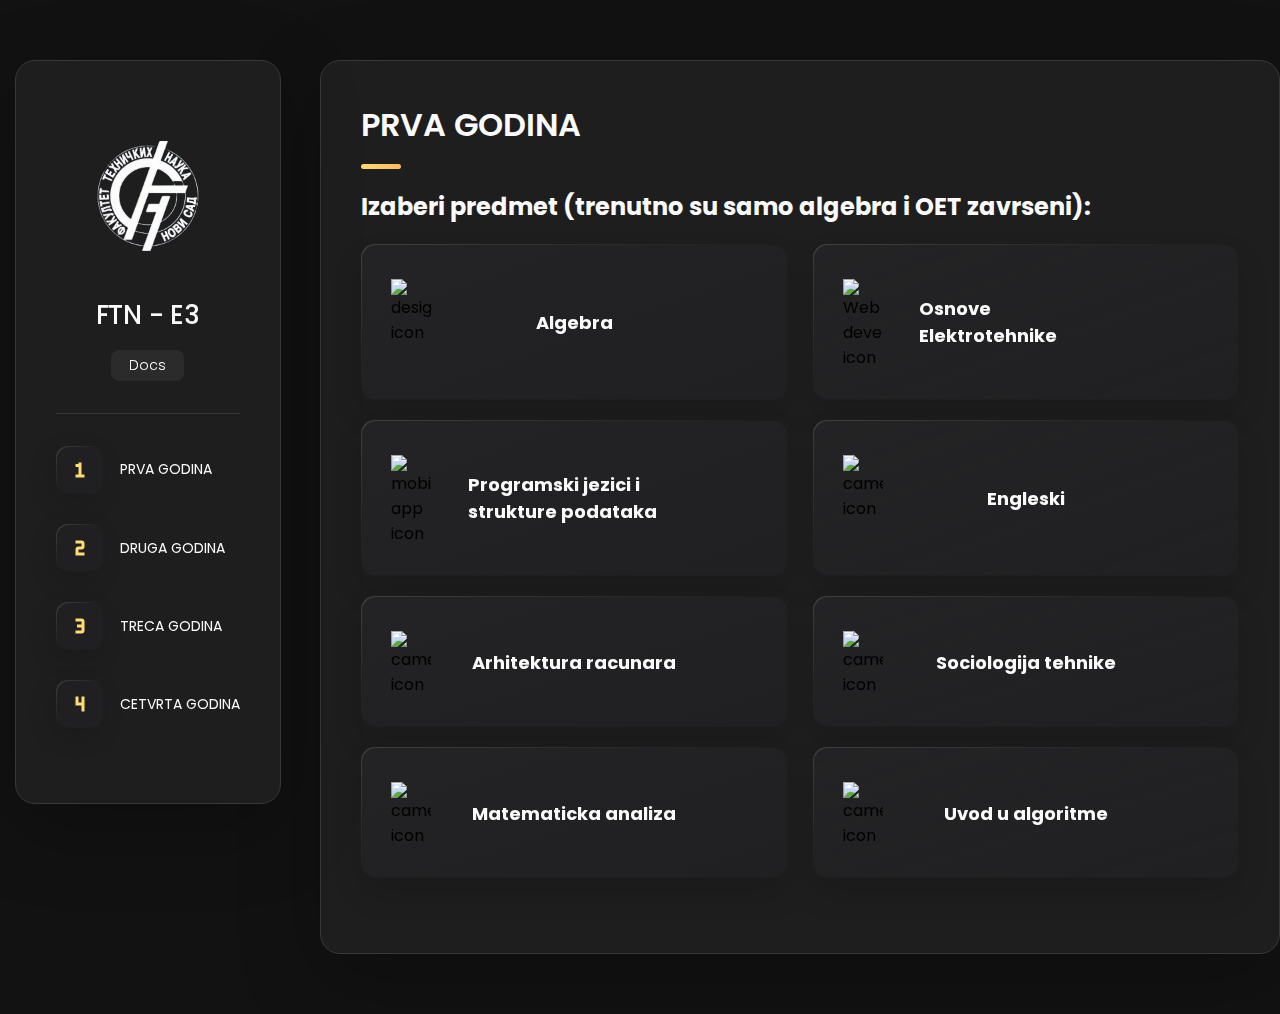
==== assets/html/prva_godina/index.html @ b17230e3 "merge fix" ====
<!DOCTYPE html>
<html lang="en">

<head>
  <meta charset="UTF-8">
  <meta http-equiv="X-UA-Compatible" content="IE=edge">
  <meta name="viewport" content="width=device-width, initial-scale=1.0">
  <title>Primenjeno Softversko Inzenjerstvo</title>

  <!--
    - favicon
  -->
  <link rel="shortcut icon" href="./assets/images/logo.ico" type="image/x-icon">

  <!--
    - custom css link
  -->
  <link rel="stylesheet" href="./assets/css/style.css">

  <!--
    - google font link
  -->
  <link rel="preconnect" href="https://fonts.googleapis.com">
  <link rel="preconnect" href="https://fonts.gstatic.com" crossorigin>
  <link href="https://fonts.googleapis.com/css2?family=Poppins:wght@300;400;500;600&display=swap" rel="stylesheet">
</head>

<body>

  <!--
    - #MAIN
  -->

  <main>

    <!--
      - #SIDEBAR
    -->

    <aside class="sidebar" data-sidebar>

      <div class="sidebar-info">

        <figure class="avatar-box">
          <a href="/index.html">
            <button >
              <img class="pfp" src="./assets/images/my-avatar.png" alt="Vrati se na pocetnu stranicu." width="80">
            </button>
          </a>
        </figure>

        <div class="info-content">
          <h1 class="name" title="Primenjeno Softversko Inzenjerstvo">FTN - E3</h1>

          <p class="title">Docs</p>
        </div>

        <button class="info_more-btn" data-sidebar-btn>
          <span>Otvori Meni</span>

          <ion-icon name="chevron-down"></ion-icon>
        </button>

      </div>

      <div class="sidebar-info_more">

        <div class="separator"></div>

        <ul class="contacts-list">

          <li class="contact-item">

            <div class="icon-box">
              <svg xmlns="http://www.w3.org/2000/svg" viewBox="0 0 32 32"><path fill="currentColor" d="M17 19v-8h-2v1h-2v2h2v5h-2v2h6v-2z"/></svg>            </div>

            <div class="contact-info">
              <p class="contact-title">
                <a href="/assets/html/prva_godina/index.html" class="contact-link"><b>PRVA GODINA</b></a>
              </p>
            </div>

          </li>

          <li class="contact-item">

            <div class="icon-box">
              <svg xmlns="http://www.w3.org/2000/svg" viewBox="0 0 32 32"><path fill="currentColor" d="M19 21h-6v-4a2 2 0 0 1 2-2h2v-2h-4v-2h4a2 2 0 0 1 2 2v2a2 2 0 0 1-2 2h-2v2h4Z"/></svg>
            </div>

            <div class="contact-info">
              <a href="/assets/html/druga_godina/index.html" class="contact-link"><b>DRUGA GODINA</b></a>
            </div>

          </li>

          <li class="contact-item">

            <div class="icon-box">
              <svg xmlns="http://www.w3.org/2000/svg" viewBox="0 0 32 32"><path fill="currentColor" d="M17 11h-4v2h4v2h-3v2h3v2h-4v2h4a2 2 0 0 0 2-2v-6a2 2 0 0 0-2-2"/></svg>
            </div>

            <div class="contact-info">
              <a href="/assets/html/treca_godina/index.html" class="contact-link"><b>TRECA GODINA</b></a>
            </div>

          </li>

          <li class="contact-item">

            <div class="icon-box">
              <svg xmlns="http://www.w3.org/2000/svg" viewBox="0 0 32 32"><path fill="currentColor" d="M17 11v4h-2v-4h-2v6h4v4h2V11z"/></svg>
            </div>

            <div class="contact-info">
              <a href="/assets/html/cetvrta_godina/index.html" class="contact-link"><b>CETVRTA GODINA</b></a>
            </div>

          </li>

        </ul>

        <div class="separator"></div>

        <ul class="social-list">

          <li class="social-item">
            <a href="https://ftn.uns.ac.rs/" target="_blank" rel="noopener noreferrer" class="social-link">
              <iconify-icon icon="dashicons:admin-site-alt"></iconify-icon>
            </a>
          </li>

          <li class="social-item">
            <a href="https://www.youtube.com/@medijacentarftn7560" target="_blank" rel="noopener noreferrer" class="social-link">
              <iconify-icon icon="hugeicons:youtube"></iconify-icon>
            </a>
          </li>

          <li class="social-item">
            <a href="https://www.instagram.com/ftn_ns/" target="_blank" rel="noopener noreferrer" class="social-link">
              <iconify-icon icon="mdi:instagram"></iconify-icon>
            </a>
          </li>

        </ul>

      </div>

    </aside>





    <!--
      - #main-content
    -->

    <div class="main-content">

      <!--
        - #ABOUT
      -->

      <article class="about  active" data-page="about">

        <header>
          <h2 class="h2 article-title">PRVA GODINA</h2>
        </header>


        <!--
          - service
        -->

        <section class="service">

          <h3 class="h3 service-title">Izaberi predmet (trenutno su samo algebra i OET zavrseni): </h3>

          <ul class="service-list">

            <li class="service-item" data-nav-link="algebra">
              <div class="service-icon-box">
                <img src="./assets/images/algebra.svg" alt="design icon" width="40">
              </div>
      
              <div class="service-content-box">
                <h4 class="h4 service-item-title">Algebra</h4>
              </div>
            </li>

            <li class="service-item" data-nav-link="oet">
              <div class="service-icon-box">
                <img src="./assets/images/oet.svg" alt="Web development icon" width="40">
              </div>

              <div class="service-content-box">
                <h4 class="h4 service-item-title">Osnove Elektrotehnike</h4>
              </div>
            </li>

            <li class="service-item" data-nav-link="pjisp">
              <div class="service-icon-box">
                <img src="./assets/images/pjisp.svg" alt="mobile app icon" width="40">
              </div>

              <div class="service-content-box">
                <h4 class="h4 service-item-title">Programski jezici i strukture podataka</h4>
              </div>
            </li>

            <li class="service-item" data-nav-link="engleski">
              <div class="service-icon-box">
                <img src="./assets/images/engleski.svg" alt="camera icon" width="40">
              </div>

              <div class="service-content-box">
                <h4 class="h4 service-item-title">Engleski</h4>
              </div>
            </li>

            <li class="service-item" data-nav-link="arhitektura">
              <div class="service-icon-box">
                <img src="./assets/images/arhitektura.svg" alt="camera icon" width="40">
              </div>

              <div class="service-content-box">
                <h4 class="h4 service-item-title">Arhitektura racunara</h4>
              </div>
            </li>

            <li class="service-item" data-nav-link="sociologija">
              <div class="service-icon-box">
                <img src="./assets/images/sociologija.svg" alt="camera icon" width="40">
              </div>

              <div class="service-content-box">
                <h4 class="h4 service-item-title">Sociologija tehnike</h4>
              </div>
            </li>

            <li class="service-item" data-nav-link="analiza">
              <div class="service-icon-box">
                <img src="./assets/images/analiza.svg" alt="camera icon" width="40">
              </div>

              <div class="service-content-box">
                <h4 class="h4 service-item-title">Matematicka analiza</h4>
              </div>
            </li>

            <li class="service-item" data-nav-link="algoritmi">
              <div class="service-icon-box">
                <img src="./assets/images/algoritam.svg" alt="camera icon" width="40">
              </div>

              <div class="service-content-box">
                <h4 class="h4 service-item-title">Uvod u algoritme</h4>
              </div>
            </li>

          </ul>

        </section>

        <div class="modal-container" data-modal-container>

          <div class="overlay" data-overlay></div>

          <section class="testimonials-modal">

            <button class="modal-close-btn" data-modal-close-btn>
              <ion-icon name="close-outline"></ion-icon>
            </button>

          </section>

        </div>

      </article>





      <!--
        - #SEKCIJA 1
      -->

      <article class="resume" data-page="algebra">

        <header>
          <h2 class="h2 article-title">Algebra</h2>
        </header>

        <section class="timeline">

          <div class="title-wrapper">
            <div class="icon-box">
              <ion-icon name="book-outline"></ion-icon>
            </div>

            <h3 class="h3">Skripte</h3>
          </div>

          <ol class="timeline-list">

            <li class="timeline-item">

              <h4 class="h4 timeline-item-title">Skripte sa drive-a</h4>
              <a href="https://drive.google.com/drive/folders/1ySXCxZ_Cecd6UwhbLeX6dUveiZN4bpAB" target="_blank" rel="noopener noreferrer">
                <span class="text-wrap">https://drive.google.com/drive/folders/1ySXCxZ_Cecd6UwhbLeX6dUveiZN4bpAB</span>
              </a>

              <p class="timeline-text">
                2020/2021
              </p>

            </li>

            <li class="timeline-item">

              <h4 class="h4 timeline-item-title">Prezentacije sa predavanja</h4>
              <a href="https://sites.google.com/view/ftnprimenjenosoftversko/home/literatura/prezentacije-sa-predavanja?authuser=0" target="_blank" rel="noopener noreferrer">
                <span class="text-wrap">https://sites.google.com/view/ftnprimenjenosoftversko/home/literatura/prezentacije-sa-predavanja</span>
              </a>
              <p class="timeline-text">
                2024/2025
              </p>

            </li>

          </ol>

        </section>

        <section class="timeline">

          <div class="title-wrapper">
            <div class="icon-box">
              <ion-icon name="book-outline"></ion-icon>
            </div>

            <h3 class="h3">Video Predavanja</h3>
          </div>

          <ol class="timeline-list">

            <li class="timeline-item">

              <h4 class="h4 timeline-item-title">Sa Predavanja</h4>

              <a href="https://www.youtube.com/playlist?list=PLowrC7vBU9Iqppk3qnP3jzzTAJbmK-lc8" target="_blank" rel="noopener noreferrer">
                <span class="text-wrap">https://www.youtube.com/playlist?list=PLowrC7vBU9Iqppk3qnP3jzzTAJbmK-lc8</span>
              </a>

              <p class="timeline-text">
                2020/2021
              </p>

            </li>

            <li class="timeline-item">

              <h4 class="h4 timeline-item-title">Sa vezbi</h4>

              <a href="https://www.youtube.com/playlist?list=PLowrC7vBU9Io_T43ze7spFo6P8aTaLaS8" target="_blank" rel="noopener noreferrer">
                <span class="text-wrap">https://www.youtube.com/playlist?list=PLowrC7vBU9Io_T43ze7spFo6P8aTaLaS8</span>
              </a>

              <p class="timeline-text">
                2020/2021
              </p>

            </li>

          </ol>

        </section>

        <section class="timeline">

          <div class="title-wrapper">
            <div class="icon-box">
              <ion-icon name="book-outline"></ion-icon>
            </div>

            <h3 class="h3">Vezbe</h3>
          </div>

          <ol class="timeline-list">

            <li class="timeline-item">

              <h4 class="h4 timeline-item-title">Vezbe</h4>

              <a href="/assets/downloads/algebra - vezbe.rar">
                <span class="text-wrap">Fajl sa svim prezentacijama i zadacima sa vezba</span>
              </a>

              <p class="timeline-text">
                2023/2024

              </p>
              <a href="https://www.youtube.com/playlist?list=PLowrC7vBU9Io_T43ze7spFo6P8aTaLaS8" target="_blank" rel="noopener noreferrer">
              <span class="text-wrap">Video vezbe</span>
              </a>

              <p class="timeline-text">
                2020/2021

             </li>

            <li class="timeline-item">

              <h4 class="h4 timeline-item-title">Dodatni materijal za vezbe</h4>

              <a href="https://sites.google.com/view/ftnprimenjenosoftversko/home/literatura/dodatni-materijal-za-ve%C5%BEbu?authuser=0" target="_blank" rel="noopener noreferrer">
                <span class="text-wrap">https://sites.google.com/view/ftnprimenjenosoftversko/home/literatura/dodatni-materijal-za-ve%C5%BEbu</span>
              </a>

              <p class="timeline-text">
                2023/2024 
              </p>

            </li>

          </ol>

        </section>

        <section class="timeline">

          <div class="title-wrapper">
            <div class="icon-box">
              <ion-icon name="book-outline"></ion-icon>
            </div>

            <h3 class="h3">Dodatni Materijal</h3>
          </div>

          <ol class="timeline-list">

            <li class="timeline-item">

              <h4 class="h4 timeline-item-title">knjiga iz algebre u PDF formatu</h4>

              <a href="/assets/downloads/ALGEBRA_FTN.pdf" target="_blank" rel="noopener noreferrer">
                <span class="text-wrap">pdf u kojoj se nalazi cela skenirana knjiga iz algebre</span>
              </a>

              <p class="timeline-text">
                2023/2024 
              </p>

            </li>

          </ol>

        </section>

        <section class="skill">

          <h3 class="h3 skills-title">Saveti u vezi predmeta</h3>

          <ul class="skills-list content-card">

            <p class = "h4">Ovde ce se nalazit neki savet od starijih studenata u vezi ovog predmeta.</p>

          </ul>

        </section>

      </article>


      <!--
        - #SEKCIJA 2
      -->

      <article class="oet" data-page="oet">

        <header>
          <h2 class="h2 article-title">Osnove Elektrotehnike</h2>
        </header>

        <section class="timeline">

          <div class="title-wrapper">
            <div class="icon-box">
              <ion-icon name="book-outline"></ion-icon>
            </div>

            <h3 class="h3">Skripte</h3>
          </div>

          <ol class="timeline-list">

            <li class="timeline-item">

              <h4 class="h4 timeline-item-title">Skripte sa drive-a</h4>

              <a href="https://drive.google.com/drive/folders/1oTCqEmxJ9mAwDXQVTfl5qLThAFsPFuTO" target="_blank" rel="noopener noreferrer">
                <span class="text-wrap">https://drive.google.com/drive/folders/1oTCqEmxJ9mAwDXQVTfl5qLThAFsPFuTO</span>
              </a>
              <p class="timeline-text">
                2020/2021
              </p>

            </li>

            <li class="timeline-item">

              <h4 class="h4 timeline-item-title">Zadaci sa vezbi</h4>

              <a href="https://www.ktet.ftn.uns.ac.rs/index.php?option=com_content&task=view&id=5557" target="_blank" rel="noopener noreferrer">
                <span class="text-wrap">https://www.ktet.ftn.uns.ac.rs/index.php?option=com_content&task=view&id=5557 </span>
              </a>

              <p class="timeline-text">
                2024/2025
              </p>

            </li>

          </ol>

        </section>

        <section class="timeline">

          <div class="title-wrapper">
            <div class="icon-box">
              <ion-icon name="book-outline"></ion-icon>
            </div>

            <h3 class="h3">Video Predavanja</h3>
          </div>

          <ol class="timeline-list">

            <li class="timeline-item">

              <h4 class="h4 timeline-item-title">Sa Predavanja</h4>
              <a href="https://www.youtube.com/playlist?list=PLowrC7vBU9Irp14j-yXH-pu9RmHbBXRxT" target="_blank" rel="noopener noreferrer">
                <span class="text-wrap">https://www.youtube.com/playlist?list=PLowrC7vBU9Irp14j-yXH-pu9RmHbBXRxT</span>
              </a>

            <p class="timeline-text">
                2020/2021 
              </p>

            </li>

            <li class="timeline-item">

              <h4 class="h4 timeline-item-title">Sa vezbi</h4>
              <a href="https://www.youtube.com/playlist?list=PLowrC7vBU9IqnK-LLthVyo_2gH7SKptsf" target="_blank" rel="noopener noreferrer">
                <span class="text-wrap">https://www.youtube.com/playlist?list=PLowrC7vBU9IqnK-LLthVyo_2gH7SKptsf</span>
              </a>

              <p class="timeline-text">
                2020/2021 
              </p>

            </li>

            <li class="timeline-item">

              <h4 class="h4 timeline-item-title">OET 1</h4>
              <a href="https://www.youtube.com/playlist?list=PLPRk_y5XrO93rqS2HYxCiNqTtptBR1qzb" target="_blank" rel="noopener noreferrer">
                <span class="text-wrap">https://www.youtube.com/playlist?list=PLPRk_y5XrO93rqS2HYxCiNqTtptBR1qzb</span>
              </a>

            <p class="timeline-text">
                2020/2021 
              </p>

            </li>

            <li class="timeline-item">

              <h4 class="h4 timeline-item-title">OET 2</h4>
              <a href="https://www.youtube.com/playlist?list=PLPRk_y5XrO93iYEaHHVwQBzjp0MH-KUDP" target="_blank" rel="noopener noreferrer">
                <span class="text-wrap">https://www.youtube.com/playlist?list=PLPRk_y5XrO93iYEaHHVwQBzjp0MH-KUDP</span>
              </a>

              <p class="timeline-text">
                2020/2021
              </p>

            </li>

          </ol>

        </section>

        <section class="timeline">

          <div class="title-wrapper">
            <div class="icon-box">
              <ion-icon name="book-outline"></ion-icon>
            </div>

            <h3 class="h3">Vezbe</h3>
          </div>

          <ol class="timeline-list">

            <li class="timeline-item">

              <h4 class="h4 timeline-item-title">Vezbe</h4>

              <a href="https://www.youtube.com/playlist?list=PLowrC7vBU9IqnK-LLthVyo_2gH7SKptsf"  target="_blank" rel="noopener noreferrer">
                <span class="text-wrap"> https://www.youtube.com/playlist?list=PLowrC7vBU9IqnK-LLthVyo_2gH7SKptsf</span></a>

              <p class="timeline-text">
                2020/21 
              </p>
              <h4 class="h4 timeline-item-title">Neispunjeni testovi teorije sa rokova</h4>
              <a href="/assets/downloads/44 рока теорије празно.pdf" target="_blank" rel="noopener noreferrer">
                <span class="text-wrap">pdf sa 44 prazna roka teorije</span>
              </a>

              <p class="timeline-text">
                2020/2021 
              </p>

            </li>

            <li class="timeline-item">

              <h4 class="h4 timeline-item-title">Zadaci i rjesenja sa testova</h4>
              <a href="https://www.ktet.ftn.uns.ac.rs/index.php?option=com_content&task=category&sectionid=41&id=240&showtitle=1&part=nastava" target="_blank" rel="noopener noreferrer">
                <span class="text-wrap">https://www.ktet.ftn.uns.ac.rs/index.php?option=com_content&task=category&sectionid=41&id=240</span>
              </a>

              <p class="timeline-text">
                2024/2025
              </p>

            </li>

          </ol>

        </section>

        <section class="timeline">

          <div class="title-wrapper">
            <div class="icon-box">
              <ion-icon name="book-outline"></ion-icon>
            </div>

            <h3 class="h3">Dodatni Materijal</h3>
          </div>

          <ol class="timeline-list">

            <li class="timeline-item">

              <h4 class="h4 timeline-item-title">Sajt KTET-a</h4>
              <a href="https://www.ktet.ftn.uns.ac.rs/index.php?option=com_content&task=view&id=1142" target="_blank" rel="noopener noreferrer">
                <span class="text-wrap">https://www.ktet.ftn.uns.ac.rs/index.php?option=com_content&task=view&id=1142</span>
              </a>

              <p class="timeline-text">
                2024/2025 
              </p>

            </li>

          </ol>

        </section>

        <section class="skill">

          <h3 class="h3 skills-title">Saveti u vezi predmeta</h3>

          <ul class="skills-list content-card">

            <p class = "h4">Ovde ce se nalazit neki savet od starijih studenata u vezi ovog predmeta.</p>

          </ul>

        </section>

      </article>

      <!--
        - #SEKCIJA 3
      -->

      <article class="pjisp" data-page="pjisp">

        <header>
          <h2 class="h2 article-title">Programski jezici i strukture podataka</h2>
        </header>

        <section class="timeline">

          <div class="title-wrapper">
            <div class="icon-box">
              <ion-icon name="book-outline"></ion-icon>
            </div>

            <h3 class="h3">Skripte</h3>
          </div>

          <ol class="timeline-list">

            <li class="timeline-item">

              <h4 class="h4 timeline-item-title">Zadaci</h4>

              <a href="#" target="_blank" rel="noopener noreferrer">
                <span class="text-wrap">unesi link ovde</span>
              </a>

              <p class="timeline-text">
                test
              </p>

            </li>

            <li class="timeline-item">

              <h4 class="h4 timeline-item-title">Teorija</h4>

              <a href="#" target="_blank" rel="noopener noreferrer">
                <span class="text-wrap">unesi link ovde</span>
              </a>

              <p class="timeline-text">
                test
              </p>

            </li>

          </ol>

        </section>

        <section class="timeline">

          <div class="title-wrapper">
            <div class="icon-box">
              <ion-icon name="book-outline"></ion-icon>
            </div>

            <h3 class="h3">Video Predavanja</h3>
          </div>

          <ol class="timeline-list">

            <li class="timeline-item">

              <h4 class="h4 timeline-item-title">Sa Predavanja</h4>

              <a href="https://www.youtube.com/playlist?list=PLowrC7vBU9IrPWgcaGHrl4RCE5vH0BNoc">https://www.youtube.com/playlist?list=PLowrC7vBU9IrPWgcaGHrl4RCE5vH0BNoc</a>

              <p class="timeline-text">
                2020/21 
              </p>

            </li>

            <li class="timeline-item">

              <h4 class="h4 timeline-item-title">Korisni videi</h4>

              <a href="#" target="_blank" rel="noopener noreferrer">
                <span class="text-wrap">unesi link ovde</span>
              </a>

              <p class="timeline-text">
                test 
              </p>

            </li>

          </ol>

        </section>

        <section class="timeline">

          <div class="title-wrapper">
            <div class="icon-box">
              <ion-icon name="book-outline"></ion-icon>
            </div>

            <h3 class="h3">Vezbe</h3>
          </div>

          <ol class="timeline-list">

            <li class="timeline-item">

              <h4 class="h4 timeline-item-title">Vezbe</h4>

              <a href="https://www.youtube.com/playlist?list=PLowrC7vBU9IrbpC_L6_ZDz6giLC5aMarS">https://www.youtube.com/playlist?list=PLowrC7vBU9IrbpC_L6_ZDz6giLC5aMarS</a>

              <p class="timeline-text">
                2020/21 
              </p>

            </li>

            <li class="timeline-item">

              <h4 class="h4 timeline-item-title">Testovi</h4>

              <a href="#" target="_blank" rel="noopener noreferrer">
                <span class="text-wrap">unesi link ovde</span>
              </a>

              <p class="timeline-text">
                test 
              </p>

            </li>

          </ol>

        </section>

        <section class="timeline">

          <div class="title-wrapper">
            <div class="icon-box">
              <ion-icon name="book-outline"></ion-icon>
            </div>

            <h3 class="h3">Dodatni Materijal</h3>
          </div>

          <ol class="timeline-list">

            <li class="timeline-item">

              <h4 class="h4 timeline-item-title">ovde uneti nesto dodatno</h4>

              <a href="#" target="_blank" rel="noopener noreferrer">
                <span class="text-wrap">unesi link ovde</span>
              </a>

              <p class="timeline-text">
                test 
              </p>

            </li>

          </ol>

        </section>

        <section class="skill">

          <h3 class="h3 skills-title">Saveti u vezi predmeta</h3>

          <ul class="skills-list content-card">

            <p class = "h4">Ovde ce se nalazit neki savet od starijih studenata u vezi ovog predmeta.</p>

          </ul>

        </section>

      </article>

      <!--
        - #SEKCIJA 4
      -->

      <article class="engleski" data-page="engleski">

        <header>
          <h2 class="h2 article-title">Engleski</h2>
        </header>

        <section class="timeline">

          <div class="title-wrapper">
            <div class="icon-box">
              <ion-icon name="book-outline"></ion-icon>
            </div>

            <h3 class="h3">Skripte</h3>
          </div>

          <ol class="timeline-list">

            <li class="timeline-item">

              <h4 class="h4 timeline-item-title">Zadaci</h4>

              <a href="#" target="_blank" rel="noopener noreferrer">
                <span class="text-wrap">unesi link ovde</span>
              </a>

              <p class="timeline-text">
                test
              </p>

            </li>

            <li class="timeline-item">

              <h4 class="h4 timeline-item-title">Teorija</h4>

              <a href="#" target="_blank" rel="noopener noreferrer">
                <span class="text-wrap">unesi link ovde</span>
              </a>

              <p class="timeline-text">
                test
              </p>

            </li>

          </ol>

        </section>

        <section class="timeline">

          <div class="title-wrapper">
            <div class="icon-box">
              <ion-icon name="book-outline"></ion-icon>
            </div>

            <h3 class="h3">Video Predavanja</h3>
          </div>

          <ol class="timeline-list">

            <li class="timeline-item">

              <h4 class="h4 timeline-item-title">Sa Predavanja</h4>

              <a href="https://www.youtube.com/playlist?list=PLowrC7vBU9IpvhqMa6UTNdHihn8mfLi1g">https://www.youtube.com/playlist?list=PLowrC7vBU9IpvhqMa6UTNdHihn8mfLi1g</a>

              <p class="timeline-text">
                Engleski jezik za inžinjere 2020/21 
              </p>

            </li>

            <li class="timeline-item">

              <h4 class="h4 timeline-item-title">Korisni videi</h4>

              <a href="#" target="_blank" rel="noopener noreferrer">
                <span class="text-wrap">unesi link ovde</span>
              </a>

              <p class="timeline-text">
                test 
              </p>

            </li>

          </ol>

        </section>

        <section class="timeline">

          <div class="title-wrapper">
            <div class="icon-box">
              <ion-icon name="book-outline"></ion-icon>
            </div>

            <h3 class="h3">Vezbe</h3>
          </div>

          <ol class="timeline-list">

            <li class="timeline-item">

              <h4 class="h4 timeline-item-title">Vezbe</h4>

              <a href="#" target="_blank" rel="noopener noreferrer">
                <span class="text-wrap">unesi link ovde</span>
              </a>

              <p class="timeline-text">
                test 
              </p>

            </li>

            <li class="timeline-item">

              <h4 class="h4 timeline-item-title">Testovi</h4>

              <a href="#" target="_blank" rel="noopener noreferrer">
                <span class="text-wrap">unesi link ovde</span>
              </a>

              <p class="timeline-text">
                test 
              </p>

            </li>

          </ol>

        </section>

        <section class="timeline">

          <div class="title-wrapper">
            <div class="icon-box">
              <ion-icon name="book-outline"></ion-icon>
            </div>

            <h3 class="h3">Dodatni Materijal</h3>
          </div>

          <ol class="timeline-list">

            <li class="timeline-item">

              <h4 class="h4 timeline-item-title">ovde uneti nesto dodatno</h4>

              <a href="#" target="_blank" rel="noopener noreferrer">
                <span class="text-wrap">unesi link ovde</span>
              </a>

              <p class="timeline-text">
                test 
              </p>

            </li>

          </ol>

        </section>

        <section class="skill">

          <h3 class="h3 skills-title">Saveti u vezi predmeta</h3>

          <ul class="skills-list content-card">

            <p class = "h4">Ovde ce se nalazit neki savet od starijih studenata u vezi ovog predmeta.</p>

          </ul>

        </section>

      </article>

      <!--
        - #SEKCIJA 5
      -->

      <article class="arhitektura" data-page="arhitektura">

        <header>
          <h2 class="h2 article-title">Arhitektura racunara</h2>
        </header>

        <section class="timeline">

          <div class="title-wrapper">
            <div class="icon-box">
              <ion-icon name="book-outline"></ion-icon>
            </div>

            <h3 class="h3">Skripte</h3>
          </div>

          <ol class="timeline-list">

            <li class="timeline-item">

              <h4 class="h4 timeline-item-title">Zadaci</h4>

              <a href="#" target="_blank" rel="noopener noreferrer">
                <span class="text-wrap">unesi link ovde</span>
              </a>

              <p class="timeline-text">
                test
              </p>

            </li>

            <li class="timeline-item">

              <h4 class="h4 timeline-item-title">Teorija</h4>

              <a href="#" target="_blank" rel="noopener noreferrer">
                <span class="text-wrap">unesi link ovde</span>
              </a>

              <p class="timeline-text">
                test
              </p>

            </li>

          </ol>

        </section>

        <section class="timeline">

          <div class="title-wrapper">
            <div class="icon-box">
              <ion-icon name="book-outline"></ion-icon>
            </div>

            <h3 class="h3">Video Predavanja</h3>
          </div>

          <ol class="timeline-list">

            <li class="timeline-item">

              <h4 class="h4 timeline-item-title">Sa Predavanja</h4>

              <a href="https://www.youtube.com/playlist?list=PLowrC7vBU9IoojpOrH8RZRChH19EteNZp">https://www.youtube.com/playlist?list=PLowrC7vBU9IoojpOrH8RZRChH19EteNZp</a>

              <p class="timeline-text">
                2020/21 
              </p>

            </li>

            <li class="timeline-item">

              <h4 class="h4 timeline-item-title">Korisni videi</h4>

              <a href="https://www.youtube.com/playlist?list=PLUzMnzVj15DMYVcNWs3wI18tK5x77XlaL">https://www.youtube.com/playlist?list=PLUzMnzVj15DMYVcNWs3wI18tK5x77XlaL</https://www.youtube.com/playlist?list=PLUzMnzVj15DMYVcNWs3wI18tK5x77XlaL>

              <p class="timeline-text">
                Konsultacije 2020/21 
              </p>

            </li>

          </ol>

        </section>

        <section class="timeline">

          <div class="title-wrapper">
            <div class="icon-box">
              <ion-icon name="book-outline"></ion-icon>
            </div>

            <h3 class="h3">Vezbe</h3>
          </div>

          <ol class="timeline-list">

            <li class="timeline-item">

              <h4 class="h4 timeline-item-title">Vezbe</h4>

              <a href="https://www.youtube.com/playlist?list=PLowrC7vBU9IqR3ishKavL4BK3p_fqx13K">https://www.youtube.com/playlist?list=PLowrC7vBU9IqR3ishKavL4BK3p_fqx13K</a>

              <p class="timeline-text">
                test 
              </p>

            </li>

            <li class="timeline-item">

              <h4 class="h4 timeline-item-title">Testovi</h4>

              <a href="#" target="_blank" rel="noopener noreferrer">
                <span class="text-wrap">unesi link ovde</span>
              </a>

              <p class="timeline-text">
                test 
              </p>

            </li>

          </ol>

        </section>

        <section class="timeline">

          <div class="title-wrapper">
            <div class="icon-box">
              <ion-icon name="book-outline"></ion-icon>
            </div>

            <h3 class="h3">Dodatni Materijal</h3>
          </div>

          <ol class="timeline-list">

            <li class="timeline-item">

              <h4 class="h4 timeline-item-title">ovde uneti nesto dodatno</h4>

              <a href="#" target="_blank" rel="noopener noreferrer">
                <span class="text-wrap">unesi link ovde</span>
              </a>

              <p class="timeline-text">
                test 
              </p>

            </li>

          </ol>

        </section>

        <section class="skill">

          <h3 class="h3 skills-title">Saveti u vezi predmeta</h3>

          <ul class="skills-list content-card">

            <p class = "h4">Ovde ce se nalazit neki savet od starijih studenata u vezi ovog predmeta.</p>

          </ul>

        </section>

      </article>

      <!--
        - #SEKCIJA 6
      -->

      <article class="sociologija" data-page="sociologija">

        <header>
          <h2 class="h2 article-title">Sociologija tehnike</h2>
        </header>

        <section class="timeline">

          <div class="title-wrapper">
            <div class="icon-box">
              <ion-icon name="book-outline"></ion-icon>
            </div>

            <h3 class="h3">Skripte</h3>
          </div>

          <ol class="timeline-list">

            <li class="timeline-item">

              <h4 class="h4 timeline-item-title">Zadaci</h4>

              <a href="#" target="_blank" rel="noopener noreferrer">
                <span class="text-wrap">unesi link ovde</span>
              </a>

              <p class="timeline-text">
                test
              </p>

            </li>

            <li class="timeline-item">

              <h4 class="h4 timeline-item-title">Teorija</h4>

              <a href="#" target="_blank" rel="noopener noreferrer">
                <span class="text-wrap">unesi link ovde</span>
              </a>

              <p class="timeline-text">
                test
              </p>

            </li>

          </ol>

        </section>

        <section class="timeline">

          <div class="title-wrapper">
            <div class="icon-box">
              <ion-icon name="book-outline"></ion-icon>
            </div>

            <h3 class="h3">Video Predavanja</h3>
          </div>

          <ol class="timeline-list">

            <li class="timeline-item">

              <h4 class="h4 timeline-item-title">Sa Predavanja</h4>

              <a href="https://www.youtube.com/playlist?list=PLowrC7vBU9IqsWMo73-zBfmP9alU_bee5">https://www.youtube.com/playlist?list=PLowrC7vBU9IqsWMo73-zBfmP9alU_bee5</a>

              <p class="timeline-text">
                2020/21 
              </p>

            </li>

            <li class="timeline-item">

              <h4 class="h4 timeline-item-title">Korisni videi</h4>

              <a href="#" target="_blank" rel="noopener noreferrer">
                <span class="text-wrap">unesi link ovde</span>
              </a>

              <p class="timeline-text">
                test 
              </p>

            </li>

          </ol>

        </section>

        <section class="timeline">

          <div class="title-wrapper">
            <div class="icon-box">
              <ion-icon name="book-outline"></ion-icon>
            </div>

            <h3 class="h3">Vezbe</h3>
          </div>

          <ol class="timeline-list">

            <li class="timeline-item">

              <h4 class="h4 timeline-item-title">Vezbe</h4>

              <a href="#" target="_blank" rel="noopener noreferrer">
                <span class="text-wrap">unesi link ovde</span>
              </a>

              <p class="timeline-text">
                test 
              </p>

            </li>

            <li class="timeline-item">

              <h4 class="h4 timeline-item-title">Testovi</h4>

              <a href="#" target="_blank" rel="noopener noreferrer">
                <span class="text-wrap">unesi link ovde</span>
              </a>

              <p class="timeline-text">
                test 
              </p>

            </li>

          </ol>

        </section>

        <section class="timeline">

          <div class="title-wrapper">
            <div class="icon-box">
              <ion-icon name="book-outline"></ion-icon>
            </div>

            <h3 class="h3">Dodatni Materijal</h3>
          </div>

          <ol class="timeline-list">

            <li class="timeline-item">

              <h4 class="h4 timeline-item-title">ovde uneti nesto dodatno</h4>

              <a href="#" target="_blank" rel="noopener noreferrer">
                <span class="text-wrap">unesi link ovde</span>
              </a>

              <p class="timeline-text">
                test 
              </p>

            </li>

          </ol>

        </section>

        <section class="skill">

          <h3 class="h3 skills-title">Saveti u vezi predmeta</h3>

          <ul class="skills-list content-card">

            <p class = "h4">Ovde ce se nalazit neki savet od starijih studenata u vezi ovog predmeta.</p>

          </ul>

        </section>

      </article>

            <!--
        - #SEKCIJA 7
      -->

      <article class="analiza" data-page="analiza">

        <header>
          <h2 class="h2 article-title">Matematicka analiza</h2>
        </header>

        <section class="timeline">

          <div class="title-wrapper">
            <div class="icon-box">
              <ion-icon name="book-outline"></ion-icon>
            </div>

            <h3 class="h3">Skripte</h3>
          </div>

          <ol class="timeline-list">

            <li class="timeline-item">

              <h4 class="h4 timeline-item-title">Zadaci</h4>

              <a href="#" target="_blank" rel="noopener noreferrer">
                <span class="text-wrap">unesi link ovde</span>
              </a>

              <p class="timeline-text">
                test
              </p>

            </li>

            <li class="timeline-item">

              <h4 class="h4 timeline-item-title">Teorija</h4>

              <a href="#" target="_blank" rel="noopener noreferrer">
                <span class="text-wrap">unesi link ovde</span>
              </a>

              <p class="timeline-text">
                test
              </p>

            </li>

          </ol>

        </section>

        <section class="timeline">

          <div class="title-wrapper">
            <div class="icon-box">
              <ion-icon name="book-outline"></ion-icon>
            </div>

            <h3 class="h3">Video Predavanja</h3>
          </div>

          <ol class="timeline-list">

            <li class="timeline-item">

              <h4 class="h4 timeline-item-title">Sa Predavanja</h4>

              <a href="https://www.youtube.com/playlist?list=PLowrC7vBU9IprKzV3ne31ufpIFG30dKgy">https://www.youtube.com/playlist?list=PLowrC7vBU9IprKzV3ne31ufpIFG30dKgy</a>

              <p class="timeline-text">
                2020/21 
              </p>

            </li>

            <li class="timeline-item">

              <h4 class="h4 timeline-item-title">Korisni videi</h4>

              <a href="https://www.youtube.com/watch?v=QhhojZJ3Fd8&list=PLowrC7vBU9Iqf9b-0uH3QrceEFoAUQq8W">https://www.youtube.com/watch?v=QhhojZJ3Fd8&list=PLowrC7vBU9Iqf9b-0uH3QrceEFoAUQq8W</a>

              <p class="timeline-text">
                Konsultacije 2020/21 
              </p>

            </li>

          </ol>

        </section>

        <section class="timeline">

          <div class="title-wrapper">
            <div class="icon-box">
              <ion-icon name="book-outline"></ion-icon>
            </div>

            <h3 class="h3">Vezbe</h3>
          </div>

          <ol class="timeline-list">

            <li class="timeline-item">

              <h4 class="h4 timeline-item-title">Vezbe</h4>

              <a href="https://www.youtube.com/playlist?list=PLowrC7vBU9Ip9ufyZvlzSHtQXmcI-iLFw">https://www.youtube.com/playlist?list=PLowrC7vBU9Ip9ufyZvlzSHtQXmcI-iLFw</a>

              <p class="timeline-text">
                2020/21 
              </p>

            </li>

            <li class="timeline-item">

              <h4 class="h4 timeline-item-title">Testovi</h4>

              <a href="#" target="_blank" rel="noopener noreferrer">
                <span class="text-wrap">unesi link ovde</span>
              </a>

              <p class="timeline-text">
                test 
              </p>

            </li>

          </ol>

        </section>

        <section class="timeline">

          <div class="title-wrapper">
            <div class="icon-box">
              <ion-icon name="book-outline"></ion-icon>
            </div>

            <h3 class="h3">Dodatni Materijal</h3>
          </div>

          <ol class="timeline-list">

            <li class="timeline-item">

              <h4 class="h4 timeline-item-title">ovde uneti nesto dodatno</h4>

              <a href="#" target="_blank" rel="noopener noreferrer">
                <span class="text-wrap">unesi link ovde</span>
              </a>

              <p class="timeline-text">
                test 
              </p>

            </li>

          </ol>

        </section>

        <section class="skill">

          <h3 class="h3 skills-title">Saveti u vezi predmeta</h3>

          <ul class="skills-list content-card">

            <p class = "h4">Ovde ce se nalazit neki savet od starijih studenata u vezi ovog predmeta.</p>

          </ul>

        </section>

      </article>

      <!--
        - #SEKCIJA 8
      -->

      <article class="algoritmi" data-page="algoritmi">

        <header>
          <h2 class="h2 article-title">Uvod u algoritme</h2>
        </header>

        <section class="timeline">

          <div class="title-wrapper">
            <div class="icon-box">
              <ion-icon name="book-outline"></ion-icon>
            </div>

            <h3 class="h3">Skripte</h3>
          </div>

          <ol class="timeline-list">

            <li class="timeline-item">

              <h4 class="h4 timeline-item-title">Zadaci</h4>

              <a href="#" target="_blank" rel="noopener noreferrer">
                <span class="text-wrap">unesi link ovde</span>
              </a>

              <p class="timeline-text">
                test
              </p>

            </li>

            <li class="timeline-item">

              <h4 class="h4 timeline-item-title">Teorija</h4>

              <a href="#" target="_blank" rel="noopener noreferrer">
                <span class="text-wrap">unesi link ovde</span>
              </a>

              <p class="timeline-text">
                test
              </p>

            </li>

          </ol>

        </section>

        <section class="timeline">

          <div class="title-wrapper">
            <div class="icon-box">
              <ion-icon name="book-outline"></ion-icon>
            </div>

            <h3 class="h3">Video Predavanja</h3>
          </div>

          <ol class="timeline-list">

            <li class="timeline-item">

              <h4 class="h4 timeline-item-title">Sa Predavanja</h4>

              <a href="https://www.youtube.com/playlist?list=PLowrC7vBU9Io91pI0wT4EngvqQtQWMOMo">https://www.youtube.com/playlist?list=PLowrC7vBU9Io91pI0wT4EngvqQtQWMOMo</a>

              <p class="timeline-text">
                2020/21
              </p>

            </li>

            <li class="timeline-item">

              <h4 class="h4 timeline-item-title">Korisni videi</h4>

              <a href="#" target="_blank" rel="noopener noreferrer">
                <span class="text-wrap">unesi link ovde</span>
              </a>

              <p class="timeline-text">
                test 
              </p>

            </li>

          </ol>

        </section>

        <section class="timeline">

          <div class="title-wrapper">
            <div class="icon-box">
              <ion-icon name="book-outline"></ion-icon>
            </div>

            <h3 class="h3">Vezbe</h3>
          </div>

          <ol class="timeline-list">

            <li class="timeline-item">

              <h4 class="h4 timeline-item-title">Vezbe</h4>

              <a href="https://www.youtube.com/playlist?list=PLowrC7vBU9Iqs12qG1h3pPkt_Ak-FiWry">https://www.youtube.com/playlist?list=PLowrC7vBU9Iqs12qG1h3pPkt_Ak-FiWry</a>

              <p class="timeline-text">
                2020/21 
              </p>

            </li>

            <li class="timeline-item">

              <h4 class="h4 timeline-item-title">Testovi</h4>

              <a href="#" target="_blank" rel="noopener noreferrer">
                <span class="text-wrap">unesi link ovde</span>
              </a>

              <p class="timeline-text">
                test 
              </p>

            </li>

          </ol>

        </section>

        <section class="timeline">

          <div class="title-wrapper">
            <div class="icon-box">
              <ion-icon name="book-outline"></ion-icon>
            </div>

            <h3 class="h3">Dodatni Materijal</h3>
          </div>

          <ol class="timeline-list">

            <li class="timeline-item">

              <h4 class="h4 timeline-item-title">ovde uneti nesto dodatno</h4>

              <a href="#" target="_blank" rel="noopener noreferrer">
                <span class="text-wrap">unesi link ovde</span>
              </a>

              <p class="timeline-text">
                test 
              </p>

            </li>

          </ol>

        </section>

        <section class="skill">

          <h3 class="h3 skills-title">Saveti u vezi predmeta</h3>

          <ul class="skills-list content-card">

            <p class = "h4">Ovde ce se nalazit neki savet od starijih studenata u vezi ovog predmeta.</p>

          </ul>

        </section>

      </article>

      <!--
        - #ZAVRSETAK SEKCIJA
      -->

      <article class="portfolio" data-page="portfolio">

        <header>
          <h2 class="h2 article-title">Portfolio</h2>
        </header>

        <section class="projects">

          <div class="filter-select-box">

            <button class="filter-select" data-select>

            </button>

          </div>

        </section>

      </article>

    </div>

  </main>






  <!--
    - custom js link
  -->
  <script src="./assets/js/script.js"></script>

  <!--
    - ionicon link
  -->
  <script type="module" src="https://unpkg.com/ionicons@5.5.2/dist/ionicons/ionicons.esm.js"></script>
  <script nomodule src="https://unpkg.com/ionicons@5.5.2/dist/ionicons/ionicons.js"></script>
  <script src="https://code.iconify.design/iconify-icon/2.1.0/iconify-icon.min.js"></script>

</body>

</html>
---- assets/html/prva_godina/assets/css/style.css ----
/*-----------------------------------*\
  #style.css
\*-----------------------------------*/

/*-----------------------------------*\
  #MADE BY BRANKO SEKULOVIC
\*-----------------------------------*/


/*-----------------------------------*\
  #CUSTOM PROPERTY
\*-----------------------------------*/

:root {

  /**
   * colors
   */

  /* gradient */

  --bg-gradient-onyx: linear-gradient(
    to bottom right, 
    hsl(240, 1%, 25%) 3%, 
    hsl(0, 0%, 19%) 97%
  );
  --bg-gradient-jet: linear-gradient(
    to bottom right, 
    hsla(240, 1%, 18%, 0.251) 0%, 
    hsla(240, 2%, 11%, 0) 100%
  ), hsl(240, 2%, 13%);
  --bg-gradient-yellow-1: linear-gradient(
    to bottom right, 
    hsl(9, 93%, 47%) 0%, 
    hsla(36, 100%, 69%, 0) 50%
  );
  --bg-gradient-yellow-2: linear-gradient(
    135deg, 
    hsla(45, 100%, 71%, 0.251) 0%, 
    hsla(35, 100%, 68%, 0) 59.86%
  ), hsl(240, 2%, 13%);
  --border-gradient-onyx: linear-gradient(
    to bottom right, 
    hsl(0, 0%, 25%) 0%, 
    hsla(0, 0%, 25%, 0) 50%
  );
  --text-gradient-yellow: linear-gradient(
    to right, 
    hsl(45, 100%, 72%), 
    hsl(35, 100%, 68%)
  );

  /* solid */

  --jet: hsl(0, 0%, 22%);
  --onyx: hsl(240, 1%, 17%);
  --eerie-black-1: hsl(240, 2%, 13%);
  --eerie-black-2: hsl(240, 2%, 12%);
  --smoky-black: hsl(0, 0%, 7%);
  --white-1: hsl(0, 0%, 100%);
  --white-2: hsl(0, 0%, 98%);
  --orange-yellow-crayola: hsl(45, 100%, 72%);
  --vegas-gold: hsl(45, 54%, 58%);
  --light-gray: hsl(0, 0%, 84%);
  --light-gray-70: hsla(0, 0%, 84%, 0.7);
  --bittersweet-shimmer: hsl(0, 43%, 51%);

  /**
   * typography
   */

  /* font-family */
  --ff-poppins: 'Poppins', sans-serif;

  /* font-size */
  --fs-1: 24px;
  --fs-2: 18px;
  --fs-3: 17px;
  --fs-4: 16px;
  --fs-5: 15px;
  --fs-6: 14px;
  --fs-7: 13px;
  --fs-8: 11px;

  /* font-weight */
  --fw-300: 300;
  --fw-400: 400;
  --fw-500: 500;
  --fw-600: 600;

  /**
   * shadow
   */
  
  --shadow-1: -4px 8px 24px hsla(0, 0%, 0%, 0.25);
  --shadow-2: 0 16px 30px hsla(0, 0%, 0%, 0.25);
  --shadow-3: 0 16px 40px hsla(0, 0%, 0%, 0.25);
  --shadow-4: 0 25px 50px hsla(0, 0%, 0%, 0.15);
  --shadow-5: 0 24px 80px hsla(0, 0%, 0%, 0.25);

  /**
   * transition
   */

  --transition-1: 0.25s ease;
  --transition-2: 0.5s ease-in-out;

}





/*-----------------------------------*\
  #RESET
\*-----------------------------------*/

*, *::before, *::after {
  margin: 0;
  padding: 0;
  box-sizing: border-box;
}

a { text-decoration: none; color:#ceb15a}

li { list-style: none; }

img, ion-icon, a, button, time, span { display: block; }

button {
  font: inherit;
  background: none;
  border: none;
  text-align: left;
  cursor: pointer;
}

input, textarea {
  display: block;
  width: 100%;
  background: none;
  font: inherit;
}

::selection {
  background: var(--orange-yellow-crayola);
  color: var(--smoky-black);
}

:focus { outline-color: var(--orange-yellow-crayola); }

html { font-family: var(--ff-poppins); }

body { background: var(--smoky-black); }





/*-----------------------------------*\
  #REUSED STYLE
\*-----------------------------------*/

.sidebar,
article {
  background: var(--eerie-black-2);
  border: 1px solid var(--jet);
  border-radius: 20px;
  padding: 15px;
  box-shadow: var(--shadow-1);
  z-index: 1;
}

.separator {
  width: 100%;
  height: 1px;
  background: var(--jet);
  margin: 16px 0;
}

.icon-box {
  position: relative;
  background: var(--border-gradient-onyx);
  width: 30px;
  height: 30px;
  border-radius: 8px;
  display: flex;
  justify-content: center;
  align-items: center;
  font-size: 16px;
  color: var(--orange-yellow-crayola);
  box-shadow: var(--shadow-1);
  z-index: 1;
}

.icon-box::before {
  content: "";
  position: absolute;
  inset: 1px;
  background: var(--eerie-black-1);
  border-radius: inherit;
  z-index: -1;
}

.icon-box ion-icon { --ionicon-stroke-width: 35px; }

article { display: none; }

article.active {
  display: block;
  animation: fade 0.5s ease backwards;
}

@keyframes fade {
  0% { opacity: 0; }
  100% { opacity: 1; }
}

.h2,
.h3,
.h4,
.h5 {
  color: var(--white-2);
}

.h2 { font-size: var(--fs-1); }

.h3 { font-size: var(--fs-2); }

.h4 { font-size: var(--fs-4); }

.h5 {
  font-size: var(--fs-7);
  font-weight: var(--fw-500);
}

.article-title {
  position: relative;
  padding-bottom: 7px;
}

.article-title::after {
  content: "";
  position: absolute;
  bottom: 0;
  left: 0;
  width: 30px;
  height: 3px;
  background: var(--text-gradient-yellow);
  border-radius: 3px;
}

.has-scrollbar::-webkit-scrollbar {
  width: 5px; /* for vertical scrollbar */
  height: 5px; /* for horizontal scrollbar */
}

.has-scrollbar::-webkit-scrollbar-track {
  background: var(--onyx);
  border-radius: 5px;
}

.has-scrollbar::-webkit-scrollbar-thumb {
  background: var(--orange-yellow-crayola);
  border-radius: 5px;
}

.has-scrollbar::-webkit-scrollbar-button { width: 20px; }

.content-card {
  position: relative;
  background: var(--border-gradient-onyx);
  padding: 15px;
  padding-top: 45px;
  border-radius: 14px;
  box-shadow: var(--shadow-2);
  cursor: pointer;
  z-index: 1;
}

.content-card::before {
  content: "";
  position: absolute;
  inset: 1px;
  background: var(--bg-gradient-jet);
  border-radius: inherit;
  z-index: -1;
}

.text-wrap{
  text-overflow: ellipsis; 
  overflow: hidden; 
  white-space: nowrap;
}





/*-----------------------------------*\
  #MAIN
\*-----------------------------------*/

main {
  margin: 15px 12px;
  margin-bottom: 75px;
  min-width: 259px;
}





/*-----------------------------------*\
  #SIDEBAR
\*-----------------------------------*/

.sidebar {
  margin-bottom: 15px;
  max-height: 112px;
  overflow: hidden;
  transition: var(--transition-2);
}

.sidebar.active { max-height: 405px; }

.sidebar-info {
  position: relative;
  display: flex;
  justify-content: flex-start;
  align-items: center;
  gap: 15px;
}

.pfp{
  border-radius: 30px;
}
.avatar-box {

  border-radius: 20px;
}

.info-content .name {
  color: var(--white-2);
  font-size: var(--fs-3);
  font-weight: var(--fw-500);
  letter-spacing: -0.25px;
  margin-bottom: 10px;
}

.info-content .title {
  color: var(--white-1);
  background: var(--onyx);
  font-size: var(--fs-8);
  font-weight: var(--fw-300);
  width: max-content;
  padding: 3px 12px;
  border-radius: 8px;
}

.info_more-btn {
  position: absolute;
  top: -15px;
  right: -15px;
  border-radius: 0 15px;
  font-size: 13px;
  color: var(--orange-yellow-crayola);
  background: var(--border-gradient-onyx);
  padding: 10px;
  box-shadow: var(--shadow-2);
  transition: var(--transition-1);
  z-index: 1;
}

.info_more-btn::before {
  content: "";
  position: absolute;
  inset: 1px;
  border-radius: inherit;
  background: var(--bg-gradient-jet);
  transition: var(--transition-1);
  z-index: -1;
}

.info_more-btn:hover,
.info_more-btn:focus { background: var(--bg-gradient-yellow-1); }

.info_more-btn:hover::before,
.info_more-btn:focus::before { background: var(--bg-gradient-yellow-2); }

.info_more-btn span { display: none; }

.sidebar-info_more {
  opacity: 0;
  visibility: hidden;
  transition: var(--transition-2);
}

.sidebar.active .sidebar-info_more {
  opacity: 1;
  visibility: visible;
}

.contacts-list {
  display: grid;
  grid-template-columns: 1fr;
  gap: 16px;
}

.contact-item {
  min-width: 100%;
  display: flex;
  align-items: center;
  gap: 16px;
}

.contact-info {
  max-width: calc(100% - 46px);
  width: calc(100% - 46px);
}

.contact-title {
  color: var(--light-gray-70);
  font-size: var(--fs-8);
  text-transform: uppercase;
  margin-bottom: 2px;
}

.contact-info :is(.contact-link, time, address) {
  color: var(--white-2);
  font-size: var(--fs-7);
}

.contact-info address { font-style: normal; }

.social-list {
  display: flex;
  justify-content: flex-start;
  align-items: center;
  gap: 15px;
  padding-bottom: 4px;
  padding-left: 7px;
}

.social-item .social-link {
  color: var(--light-gray-70);
  font-size: 18px;
}


.social-item .social-link:hover { color: var(--light-gray); }





/*-----------------------------------*\
  #NAVBAR
\*-----------------------------------*/

.navbar {
  position: fixed;
  bottom: 0;
  left: 0;
  width: 100%;
  background: hsla(240, 1%, 17%, 0.75);
  backdrop-filter: blur(10px);
  border: 1px solid var(--jet);
  border-radius: 12px 12px 0 0;
  box-shadow: var(--shadow-2);
  z-index: 5;
}

.navbar-list {
  display: flex;
  flex-wrap: wrap;
  justify-content: center;
  align-items: center;
  padding: 0 10px;
}

.navbar-link {
  color: var(--light-gray);
  font-size: var(--fs-8);
  padding: 20px 7px;
  transition: color var(--transition-1);
}

.navbar-link:hover,
.navbar-link:focus { color: var(--light-gray-70); }

.navbar-link.active { color: var(--orange-yellow-crayola); }





/*-----------------------------------*\
  #ABOUT
\*-----------------------------------*/

.about .article-title { margin-bottom: 15px; }

.about-text {
  color: var(--light-gray);
  font-size: var(--fs-6);
  font-weight: var(--fw-300);
  line-height: 1.6;
}

.about-text p { margin-bottom: 15px; }



/**
 * #service 
 */

.service { margin-bottom: 35px; }

.service-title { margin-bottom: 20px; }

.service-list {
  display: grid;
  grid-template-columns: 1fr;
  gap: 20px;
}

.service-item {
  position: relative;
  background: var(--border-gradient-onyx);
  padding: 20px;
  border-radius: 14px;
  box-shadow: var(--shadow-2);
  z-index: 1;
  user-select: none;
  transition: transform .2s;
}

.service-item:hover {
  transform: scale(1.05); /* (150% zoom - Note: if the zoom is too large, it will go outside of the viewport) */
}

.service-item::before {
  content: "";
  position: absolute;
  inset: 1px;
  background: var(--bg-gradient-jet);
  border-radius: inherit;
  z-index: -1;
}

.service-icon-box { margin-bottom: 10px; }

.service-content-box { text-align: center; }

.service-item-title { 
  margin-bottom: 7px; 
  position: absolute;
  top: 50%;
  left: 50%;
  -ms-transform: translate(-50%, -50%);
  transform: translate(-50%, -50%);
}

.service-item-text {
  color: var(--light-gray);
  font-size: var(--fs-6);
  font-weight: var(--fw-3);
  line-height: 1.6;
}


/**
 * #testimonials 
 */

.testimonials { margin-bottom: 30px; }

.testimonials-title { margin-bottom: 20px; }

.testimonials-list {
  display: flex;
  justify-content: flex-start;
  align-items: flex-start;
  gap: 15px;
  margin: 0 -15px;
  padding: 25px 15px;
  padding-bottom: 35px;
  overflow-x: auto;
  scroll-behavior: smooth;
  overscroll-behavior-inline: contain;
  scroll-snap-type: inline mandatory;
}

.testimonials-item {
  min-width: 100%;
  scroll-snap-align: center;
}

.testimonials-avatar-box {
  position: absolute;
  top: 0;
  left: 0;
  transform: translate(15px, -25px);
  background: var(--bg-gradient-onyx);
  border-radius: 14px;
  box-shadow: var(--shadow-1);
}

.testimonials-item-title { margin-bottom: 7px; }

.testimonials-text {
  color: var(--light-gray);
  font-size: var(--fs-6);
  font-weight: var(--fw-300);
  line-height: 1.6;
  display: -webkit-box;
  line-clamp: 4;
  -webkit-line-clamp: 4;
  -webkit-box-orient: vertical;
  overflow: hidden;
}


/**
 * #testimonials-modal
 */

.modal-container {
  position: fixed;
  top: 0;
  left: 0;
  width: 100%;
  height: 100%;
  display: flex;
  justify-content: center;
  align-items: center;
  overflow-y: auto;
  overscroll-behavior: contain;
  z-index: 20;
  pointer-events: none;
  visibility: hidden;
}

.modal-container::-webkit-scrollbar { display: none; }

.modal-container.active {
  pointer-events: all;
  visibility: visible;
}

.overlay {
  position: fixed;
  top: 0;
  left: 0;
  width: 100%;
  height: 100vh;
  background: hsl(0, 0%, 5%);
  opacity: 0;
  visibility: hidden;
  pointer-events: none;
  z-index: 1;
  transition: var(--transition-1);
}

.overlay.active {
  opacity: 0.8;
  visibility: visible;
  pointer-events: all;
}

.testimonials-modal {
  background: var(--eerie-black-2);
  position: relative;
  padding: 15px;
  margin: 15px 12px;
  border: 1px solid var(--jet);
  border-radius: 14px;
  box-shadow: var(--shadow-5);
  transform: scale(1.2);
  opacity: 0;
  transition: var(--transition-1);
  z-index: 2;
}

.modal-container.active .testimonials-modal {
  transform: scale(1);
  opacity: 1;
}

.modal-close-btn {
  position: absolute;
  top: 15px;
  right: 15px;
  background: var(--onyx);
  border-radius: 8px;
  width: 32px;
  height: 32px;
  display: flex;
  justify-content: center;
  align-items: center;
  color: var(--white-2);
  font-size: 18px;
  opacity: 0.7;
}

.modal-close-btn:hover,
.modal-close-btn:focus { opacity: 1; }

.modal-close-btn ion-icon { --ionicon-stroke-width: 50px; }

.modal-avatar-box {
  background: var(--bg-gradient-onyx);
  width: max-content;
  border-radius: 14px;
  margin-bottom: 15px;
  box-shadow: var(--shadow-2);
}

.modal-img-wrapper > img { display: none; }

.modal-title { margin-bottom: 4px; }

.modal-content time {
  font-size: var(--fs-6);
  color: var(--light-gray-70);
  font-weight: var(--fw-300);
  margin-bottom: 10px;
}

.modal-content p {
  color: var(--light-gray);
  font-size: var(--fs-6);
  font-weight: var(--fw-300);
  line-height: 1.6;
}


/**
 * #clients 
 */

.clients { margin-bottom: 15px; }

.clients-list {
  display: flex;
  justify-content: flex-start;
  align-items: flex-start;
  gap: 15px;
  margin: 0 -15px;
  padding: 25px;
  padding-bottom: 25px;
  overflow-x: auto;
  scroll-behavior: smooth;
  overscroll-behavior-inline: contain;
  scroll-snap-type: inline mandatory;
  scroll-padding-inline: 25px;
}

.clients-item {
  min-width: 50%;
  scroll-snap-align: start;
}

.clients-item img {
  width: 100%;
  filter: grayscale(1);
  transition: var(--transition-1);
}

.clients-item img:hover { filter: grayscale(0); }





/*-----------------------------------*\
  #RESUME
\*-----------------------------------*/

.article-title { margin-bottom: 30px; }


/**
 * education and experience 
 */

.timeline { margin-bottom: 30px; }

.timeline .title-wrapper {
  display: flex;
  align-items: center;
  gap: 15px;
  margin-bottom: 25px;
}

.timeline-list {
  font-size: var(--fs-6);
  margin-left: 45px;
}

.timeline-item { position: relative; }

.timeline-item:not(:last-child) { margin-bottom: 20px; }

.timeline-item-title {
  font-size: var(--fs-6);
  line-height: 1.3;
  margin-bottom: 7px;
}

.timeline-list span {
  color: var(--vegas-gold);
  font-weight: var(--fw-400);
  line-height: 1.6;
}

.timeline-item:not(:last-child)::before {
  content: "";
  position: absolute;
  top: -25px;
  left: -30px;
  width: 1px;
  height: calc(100% + 50px);
  background: var(--jet);
}

.timeline-item::after {
  content: "";
  position: absolute;
  top: 5px;
  left: -33px;
  height: 6px;
  width: 6px;
  background: var(--text-gradient-yellow);
  border-radius: 50%;
  box-shadow: 0 0 0 4px var(--jet);
}

.timeline-text {
  color: var(--light-gray);
  font-weight: var(--fw-300);
  line-height: 1.6;
}


/**
 * skills 
 */

.skills-title { margin-bottom: 20px; }

.skills-list { padding: 20px; }


.skills-item:not(:last-child) { margin-bottom: 15px; }

.skill .title-wrapper {
  display: flex;
  align-items: center;
  gap: 5px;
  margin-bottom: 8px;
}

.skill .title-wrapper data {
  color: var(--light-gray);
  font-size: var(--fs-7);
  font-weight: var(--fw-300);
}

.skill-progress-bg {
  background: var(--jet);
  width: 100%;
  height: 8px;
  border-radius: 10px;
}

.skill-progress-fill {
  background: var(--text-gradient-yellow);
  height: 100%;
  border-radius: inherit;
}





/*-----------------------------------*\
  #PORTFOLIO
\*-----------------------------------*/

.filter-list { display: none; }

.filter-select-box {
  position: relative;
  margin-bottom: 25px;
}

.filter-select {
  background: var(--eerie-black-2);
  color: var(--light-gray);
  display: flex;
  justify-content: space-between;
  align-items: center;
  width: 100%;
  padding: 12px 16px;
  border: 1px solid var(--jet);
  border-radius: 14px;
  font-size: var(--fs-6);
  font-weight: var(--fw-300);
}

.filter-select.active .select-icon { transform: rotate(0.5turn); }

.select-list {
  background: var(--eerie-black-2);
  position: absolute;
  top: calc(100% + 6px);
  width: 100%;
  padding: 6px;
  border: 1px solid var(--jet);
  border-radius: 14px;
  z-index: 2;
  opacity: 0;
  visibility: hidden;
  pointer-events: none;
  transition: 0.15s ease-in-out;
}

.filter-select.active + .select-list {
  opacity: 1;
  visibility: visible;
  pointer-events: all;
}

.select-item button {
  background: var(--eerie-black-2);
  color: var(--light-gray);
  font-size: var(--fs-6);
  font-weight: var(--fw-300);
  text-transform: capitalize;
  width: 100%;
  padding: 8px 10px;
  border-radius: 8px;
}

.select-item button:hover { --eerie-black-2: hsl(240, 2%, 20%); }

.project-list {
  display: grid;
  grid-template-columns: 1fr;
  gap: 30px;
  margin-bottom: 10px;
}

.project-item { display: none; }

.project-item.active {
  display: block;
  animation: scaleUp 0.25s ease forwards;
}

@keyframes scaleUp {
  0% { transform: scale(0.5); }
  100% { transform: scale(1); }
}

.project-item > a { width: 100%; }

.project-img {
  position: relative;
  width: 100%;
  height: 200px;
  border-radius: 16px;
  overflow: hidden;
  margin-bottom: 15px;
}

.project-img::before {
  content: "";
  position: absolute;
  top: 0;
  left: 0;
  width: 100%;
  height: 100%;
  background: transparent;
  z-index: 1;
  transition: var(--transition-1);
}

.project-item > a:hover .project-img::before { background: hsla(0, 0%, 0%, 0.5); }

.project-item-icon-box {
  --scale: 0.8;

  background: var(--jet);
  color: var(--orange-yellow-crayola);
  position: absolute;
  top: 50%;
  left: 50%;
  transform: translate(-50%, -50%) scale(var(--scale));
  font-size: 20px;
  padding: 18px;
  border-radius: 12px;
  opacity: 0;
  z-index: 1;
  transition: var(--transition-1);
}

.project-item > a:hover .project-item-icon-box {
  --scale: 1;
  opacity: 1;
}

.project-item-icon-box ion-icon { --ionicon-stroke-width: 50px; }

.project-img img {
  width: 100%;
  height: 100%;
  object-fit: cover;
  transition: var(--transition-1);
}

.project-item > a:hover img { transform: scale(1.1); }

.project-title,
.project-category { margin-left: 10px; }

.project-title {
  color: var(--white-2);
  font-size: var(--fs-5);
  font-weight: var(--fw-400);
  text-transform: capitalize;
  line-height: 1.3;
}

.project-category {
  color: var(--light-gray-70);
  font-size: var(--fs-6);
  font-weight: var(--fw-300);
}





/*-----------------------------------*\
  #BLOG
\*-----------------------------------*/

.blog-posts { margin-bottom: 10px; }

.blog-posts-list {
  display: grid;
  grid-template-columns: 1fr;
  gap: 20px;
}

.blog-post-item > a {
  position: relative;
  background: var(--border-gradient-onyx);
  height: 100%;
  box-shadow: var(--shadow-4);
  border-radius: 16px;
  z-index: 1;
}

.blog-post-item > a::before {
  content: "";
  position: absolute;
  inset: 1px;
  border-radius: inherit;
  background: var(--eerie-black-1);
  z-index: -1;
}

.blog-banner-box {
  width: 100%;
  height: 200px;
  border-radius: 12px;
  overflow: hidden;
}

.blog-banner-box img {
  width: 100%;
  height: 100%;
  object-fit: cover;
  transition: var(--transition-1);
}

.blog-post-item > a:hover .blog-banner-box img { transform: scale(1.1); }

.blog-content { padding: 15px; }

.blog-meta {
  display: flex;
  justify-content: flex-start;
  align-items: center;
  gap: 7px;
  margin-bottom: 10px;
}

.blog-meta :is(.blog-category, time) {
  color: var(--light-gray-70);
  font-size: var(--fs-6);
  font-weight: var(--fw-300);
}

.blog-meta .dot {
  background: var(--light-gray-70);
  width: 4px;
  height: 4px;
  border-radius: 4px;
}

.blog-item-title {
  margin-bottom: 10px;
  line-height: 1.3;
  transition: var(--transition-1);
}

.blog-post-item > a:hover .blog-item-title { color: var(--orange-yellow-crayola); }

.blog-text {
  color: var(--light-gray);
  font-size: var(--fs-6);
  font-weight: var(--fw-300);
  line-height: 1.6;
}





/*-----------------------------------*\
  #CONTACT
\*-----------------------------------*/

.mapbox {
  position: relative;
  height: 250px;
  width: 100%;
  border-radius: 16px;
  margin-bottom: 30px;
  border: 1px solid var(--jet);
  overflow: hidden;
}

.mapbox figure { height: 100%; }

.mapbox iframe {
  width: 100%;
  height: 100%;
  border: none;
  filter: grayscale(1) invert(1);
}

.contact-form { margin-bottom: 10px; }

.form-title { margin-bottom: 20px; }

.input-wrapper {
  display: grid;
  grid-template-columns: 1fr;
  gap: 25px;
  margin-bottom: 25px;
}

.form-input {
  color: var(--white-2);
  font-size: var(--fs-6);
  font-weight: var(--fw-400);
  padding: 13px 20px;
  border: 1px solid var(--jet);
  border-radius: 14px;
  outline: none;
}

.form-input::placeholder { font-weight: var(--fw-500); }

.form-input:focus { border-color: var(--orange-yellow-crayola); }

textarea.form-input {
  min-height: 100px;
  height: 120px;
  max-height: 200px;
  resize: vertical;
  margin-bottom: 25px;
}

textarea.form-input::-webkit-resizer { display: none; }

.form-input:focus:invalid { border-color: var(--bittersweet-shimmer); }

.form-btn {
  position: relative;
  width: 100%;
  background: var(--border-gradient-onyx);
  color: var(--orange-yellow-crayola);
  display: flex;
  justify-content: center;
  align-items: center;
  gap: 10px;
  padding: 13px 20px;
  border-radius: 14px;
  font-size: var(--fs-6);
  text-transform: capitalize;
  box-shadow: var(--shadow-3);
  z-index: 1;
  transition: var(--transition-1);
}

.form-btn::before {
  content: "";
  position: absolute;
  inset: 1px;
  background: var(--bg-gradient-jet);
  border-radius: inherit;
  z-index: -1;
  transition: var(--transition-1);
}

.form-btn ion-icon { font-size: 16px; }

.form-btn:hover { background: var(--bg-gradient-yellow-1); }

.form-btn:hover::before { background: var(--bg-gradient-yellow-2); }

.form-btn:disabled {
  opacity: 0.7;
  cursor: not-allowed;
}

.form-btn:disabled:hover { background: var(--border-gradient-onyx); }

.form-btn:disabled:hover::before { background: var(--bg-gradient-jet); }





/*-----------------------------------*\
  #RESPONSIVE
\*-----------------------------------*/

/**
 * responsive larger than 450px screen
 */

@media (min-width: 450px) {

  /**
   * client
   */

  .clients-item { min-width: calc(33.33% - 10px); }



  /**
   * #PORTFOLIO, BLOG 
   */

  .project-img,
  .blog-banner-box { height: auto; }

}





/**
 * responsive larger than 580px screen
 */

@media (min-width: 580px) {

  /**
   * CUSTOM PROPERTY
   */

  :root {

    /**
     * typography
     */

    --fs-1: 32px;
    --fs-2: 24px;
    --fs-3: 26px;
    --fs-4: 18px;
    --fs-6: 16px;
    --fs-7: 15px;
    --fs-8: 14px;

  }



  /**
   * #REUSED STYLE
   */

  .sidebar, article {
    width: 520px;
    margin-inline: auto;
    padding: 40px;
  }

  .article-title {
    font-weight: var(--fw-600);
    padding-bottom: 15px;
  }

  .article-title::after {
    width: 40px;
    height: 5px;
  }

  .icon-box {
    width: 48px;
    height: 48px;
    border-radius: 12px;
    font-size: 18px;
  }



  /**
   * #MAIN
   */

  main {
    margin-top: 60px;
    margin-bottom: 100px;
  }



  /**
   * #SIDEBAR
   */

  .sidebar {
    max-height: 180px;
    margin-bottom: 30px;
  }

  .sidebar.active { max-height: 584px; }

  .sidebar-info { gap: 25px; }

  .avatar-box { border-radius: 30px; }

  .avatar-box img { width: 120px; }

  .info-content .name { margin-bottom: 15px; }

  .info-content .title { padding: 5px 18px; }

  .info_more-btn {
    top: -30px;
    right: -30px;
    padding: 10px 15px;
  }

  .info_more-btn span {
    display: block;
    font-size: var(--fs-8);
  }

  .info_more-btn ion-icon { display: none; }

  .separator { margin: 32px 0; }

  .contacts-list { gap: 20px; }

  .contact-info {
    max-width: calc(100% - 64px);
    width: calc(100% - 64px);
  }



  /**
   * #NAVBAR
   */

  .navbar { border-radius: 20px 20px 0 0; }

  .navbar-list { gap: 20px; }

  .navbar-link { --fs-8: 14px; }



  /**
   * #ABOUT
   */

  .about .article-title { margin-bottom: 20px; }

  .about-text { margin-bottom: 40px; }

  /* service */

  .service-item {
    display: flex;
    justify-content: flex-start;
    align-items: flex-start;
    gap: 18px;
    padding: 30px;
  }

  .service-icon-box {
    margin-bottom: 0;
    margin-top: 5px;
  }

  .service-content-box { text-align: left; }

  /* testimonials */

  .testimonials-title { margin-bottom: 25px; }

  .testimonials-list {
    gap: 30px;
    margin: 0 -30px;
    padding: 30px;
    padding-bottom: 35px;
  }

  .content-card {
    padding: 30px;
    padding-top: 25px;
  }

  .testimonials-avatar-box {
    transform: translate(30px, -30px);
    border-radius: 20px;
  }

  .testimonials-avatar-box img { width: 80px; }

  .testimonials-item-title {
    margin-bottom: 10px;
    margin-left: 95px;
  }

  .testimonials-text {
    line-clamp: 2;
    -webkit-line-clamp: 2;
  }

  /* testimonials modal */

  .modal-container { padding: 20px; }

  .testimonials-modal {
    display: flex;
    justify-content: flex-start;
    align-items: stretch;
    gap: 25px;
    padding: 30px;
    border-radius: 20px;
  }

  .modal-img-wrapper {
    display: flex;
    flex-direction: column;
    align-items: center;
  }

  .modal-avatar-box {
    border-radius: 18px;
    margin-bottom: 0;
  }

  .modal-avatar-box img { width: 65px; }

  .modal-img-wrapper > img {
    display: block;
    flex-grow: 1;
    width: 35px;
  }

  /* clients */

  .clients-list {
    gap: 50px;
    margin: 0 -30px;
    padding: 45px;
    scroll-padding-inline: 45px;
  }

  .clients-item { min-width: calc(33.33% - 35px); }



  /**
   * #RESUME
   */

  .timeline-list { margin-left: 65px; }

  .timeline-item:not(:last-child)::before { left: -40px; }

  .timeline-item::after {
    height: 8px;
    width: 8px;
    left: -43px;
  }

  .skills-item:not(:last-child) { margin-bottom: 25px; }



  /**
   * #PORTFOLIO, BLOG
   */

  .project-img, .blog-banner-box { border-radius: 16px; }

  .blog-posts-list { gap: 30px; }

  .blog-content { padding: 25px; }



  /**
   * #CONTACT
   */

  .mapbox {
    height: 380px;
    border-radius: 18px;
  }

  .input-wrapper {
    gap: 30px;
    margin-bottom: 30px;
  }

  .form-input { padding: 15px 20px; }

  textarea.form-input { margin-bottom: 30px; }

  .form-btn {
    --fs-6: 16px;
    padding: 16px 20px;
  }

  .form-btn ion-icon { font-size: 18px; }

}





/**
 * responsive larger than 768px screen
 */

@media (min-width: 768px) {

  /**
   * REUSED STYLE
   */

  .sidebar, article { width: 700px; }

  .has-scrollbar::-webkit-scrollbar-button { width: 100px; }



  /**
   * SIDEBAR
   */

  .contacts-list {
    grid-template-columns: 1fr 1fr;
    gap: 30px 15px;
  }



  /**
   * NAVBAR
   */

  .navbar-link { --fs-8: 15px; }



  /**
   * ABOUT
   */

  /* testimonials modal */

  .testimonials-modal {
    gap: 35px;
    max-width: 680px;
  }

  .modal-avatar-box img { width: 80px; }



  /**
   * PORTFOLIO
   */

  .article-title { padding-bottom: 20px; }

  .filter-select-box { display: none; }

  .filter-list {
    display: flex;
    justify-content: flex-start;
    align-items: center;
    gap: 25px;
    padding-left: 5px;
    margin-bottom: 30px;
  }

  .filter-item button {
    color: var(--light-gray);
    font-size: var(--fs-5);
    transition: var(--transition-1);
  }

  .filter-item button:hover { color: var(--light-gray-70); }

  .filter-item button.active { color: var(--orange-yellow-crayola); }

  /* portfolio and blog grid */

  .project-list, .blog-posts-list { grid-template-columns: 1fr 1fr; }



  /**
   * CONTACT
   */

  .input-wrapper { grid-template-columns: 1fr 1fr; }

  .form-btn {
    width: max-content;
    margin-left: auto;
  }
  
}





/**
 * responsive larger than 1024px screen
 */

@media (min-width: 1024px) {

  /**
   * CUSTOM PROPERTY
   */

  :root {

    /**
    * shadow
    */

    --shadow-1: -4px 8px 24px hsla(0, 0%, 0%, 0.125);
    --shadow-2: 0 16px 30px hsla(0, 0%, 0%, 0.125);
    --shadow-3: 0 16px 40px hsla(0, 0%, 0%, 0.125);

  }



  /**
   * REUSED STYLE
   */

  .sidebar, article {
    width: 950px;
    box-shadow: var(--shadow-5);
  }



  /**
   * MAIN 
   */

  main { margin-bottom: 60px; }

  .main-content {
    position: relative;
    width: max-content;
    margin: auto;
  }



  /**
   * NAVBAR
   */

  .navbar {
    position: absolute;
    bottom: auto;
    top: 0;
    left: auto;
    right: 0;
    width: max-content;
    border-radius: 0 20px;
    padding: 0 20px;
    box-shadow: none;
  }

  .navbar-list {
    gap: 30px;
    padding: 0 20px;
  }

  .navbar-link { font-weight: var(--fw-500); }



  /**
   * ABOUT
   */

  /* service */

  .service-list {
    grid-template-columns: 1fr 1fr;
    gap: 20px 25px;
  }

  /* testimonials */

  .testimonials-item { min-width: calc(50% - 15px); }

  /* clients */

  .clients-item { min-width: calc(25% - 38px); }



  /**
   * PORTFOLIO
   */

  .project-list { grid-template-columns: repeat(3, 1fr); }



  /**
   * BLOG
   */

  .blog-banner-box { height: 230px; }

}





/**
 * responsive larger than 1250px screen
 */

@media (min-width: 1250px) {

  /**
   * RESET
   */

  body::-webkit-scrollbar { width: 20px; }

  body::-webkit-scrollbar-track { background: var(--smoky-black); }

  body::-webkit-scrollbar-thumb {
    border: 5px solid var(--smoky-black);
    background: hsla(0, 0%, 100%, 0.1);
    border-radius: 20px;
    box-shadow: inset 1px 1px 0 hsla(0, 0%, 100%, 0.11),
                inset -1px -1px 0 hsla(0, 0%, 100%, 0.11);
  }

  body::-webkit-scrollbar-thumb:hover { background: hsla(0, 0%, 100%, 0.15); }

  body::-webkit-scrollbar-button { height: 60px; }



  /**
   * REUSED STYLE
   */

  .sidebar, article { width: auto; }

  article { min-height: 100%; }



  /**
   * MAIN
   */

  main {
    max-width: 1500px;
    margin-inline: auto;
    display: flex;
    justify-content: center;
    align-items: stretch;
    gap: 25px;
  }

  .main-content {
    min-width: 75%;
    width: 75%;
    margin: 0;
  }



  /**
   * SIDEBAR
   */

  .sidebar {
    position: sticky;
    top: 60px;
    max-height: max-content;
    height: 100%;
    margin-bottom: 0;
    padding-top: 60px;
    z-index: 1;
  }

  .sidebar-info { flex-direction: column; }

  .avatar-box img { width: 150px; }

  .info-content .name {
    white-space: nowrap;
    text-align: center;
  }

  .info-content .title { margin: auto; }

  .info_more-btn { display: none; }

  .sidebar-info_more {
    opacity: 1;
    visibility: visible;
  }

  .contacts-list { grid-template-columns: 1fr; }

  .contact-info :is(.contact-link) {
    white-space: nowrap;
    overflow: hidden;
    text-overflow: ellipsis;
  }

  .contact-info :is(.contact-link, time, address) {
    --fs-7: 14px;
    font-weight: var(--fw-300);
  }

  .separator:last-of-type {
    margin: 15px 0;
    opacity: 0;
  }

  .social-list { justify-content: center; }



  /**
	 * RESUME
	 */

  .timeline-text { max-width: 700px; }

}
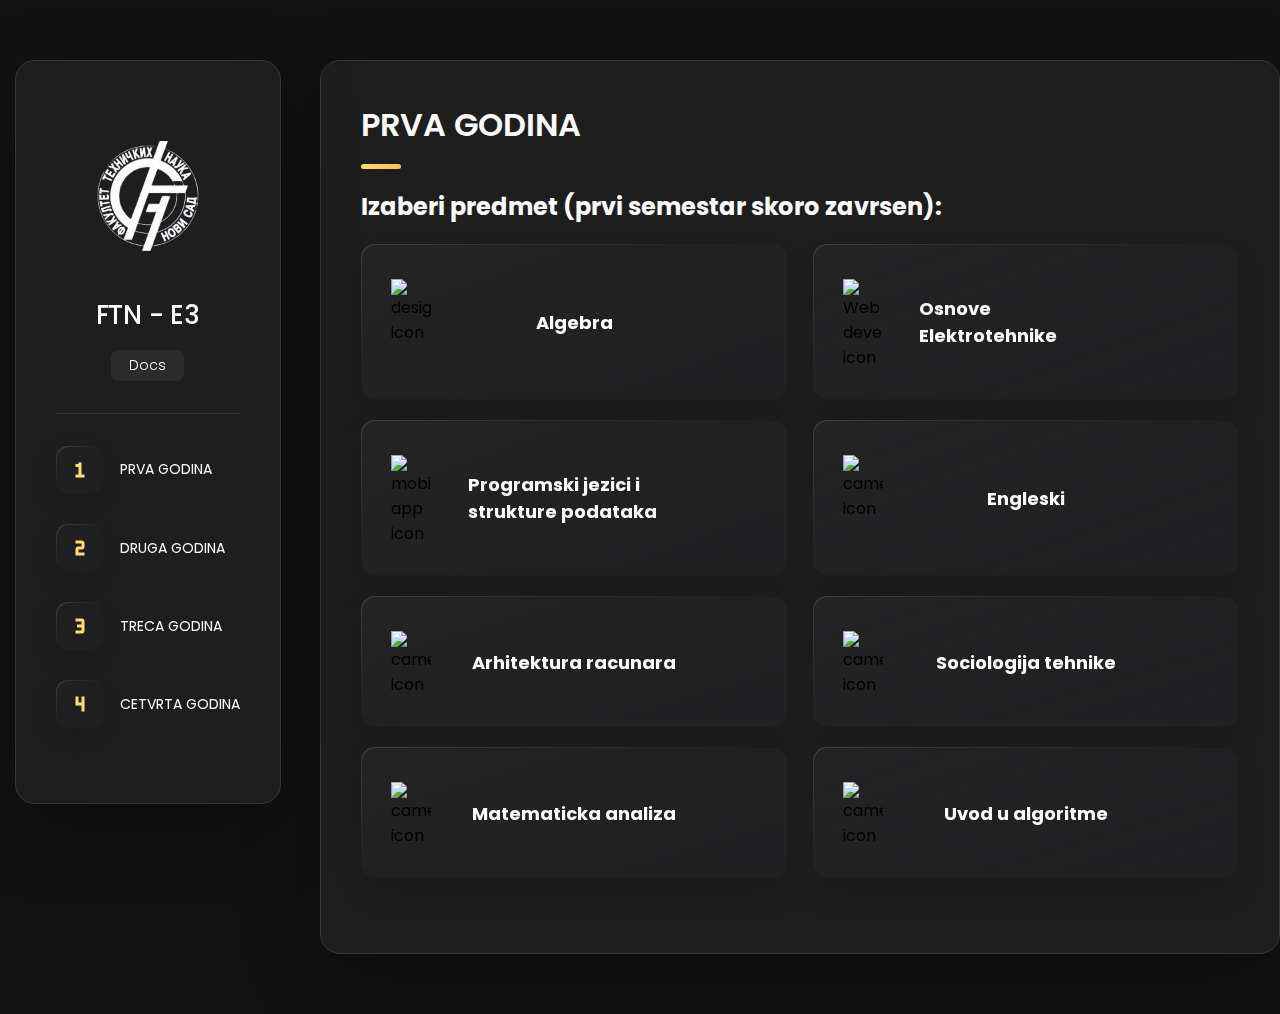
==== commit e65dad9a: "update info" ====
--- a/assets/html/prva_godina/index.html
+++ b/assets/html/prva_godina/index.html
@@ -175,7 +175,7 @@
 
         <section class="service">
 
-          <h3 class="h3 service-title">Izaberi predmet (trenutno su samo algebra i OET zavrseni): </h3>
+          <h3 class="h3 service-title">Izaberi predmet (prvi semestar skoro zavrsen): </h3>
 
           <ul class="service-list">
 
@@ -705,35 +705,21 @@
               <ion-icon name="book-outline"></ion-icon>
             </div>
 
-            <h3 class="h3">Skripte</h3>
-          </div>
-
-          <ol class="timeline-list">
-
-            <li class="timeline-item">
-
-              <h4 class="h4 timeline-item-title">Zadaci</h4>
-
-              <a href="#" target="_blank" rel="noopener noreferrer">
-                <span class="text-wrap">unesi link ovde</span>
-              </a>
-
-              <p class="timeline-text">
-                test
-              </p>
-
-            </li>
-
-            <li class="timeline-item">
-
-              <h4 class="h4 timeline-item-title">Teorija</h4>
-
-              <a href="#" target="_blank" rel="noopener noreferrer">
-                <span class="text-wrap">unesi link ovde</span>
-              </a>
-
-              <p class="timeline-text">
-                test
+            <h3 class="h3">Skripte i Vezbe</h3>
+          </div>
+
+          <ol class="timeline-list">
+
+            <li class="timeline-item">
+
+              <h4 class="h4 timeline-item-title">Sve sto je potrebno za vezbanje</h4>
+
+              <a href="https://programski-jezici-i-strukture-podataka.github.io/zbirka-zadataka/index.html" target="_blank" rel="noopener noreferrer">
+                <span class="text-wrap">https://programski-jezici-i-strukture-podataka.github.io/zbirka-zadataka/index.html</span>
+              </a>
+
+              <p class="timeline-text">
+                2021/2022
               </p>
 
             </li>
@@ -756,68 +742,42 @@
 
             <li class="timeline-item">
 
+              <h4 class="h4 timeline-item-title">Skidanje ubuntu-a</h4>
+
+              <a href="https://www.youtube.com/watch?v=zq9yY0JoHr0" target="_blank" rel="noopener noreferrer">
+                <span class="text-wrap">https://www.youtube.com/watch?v=zq9yY0JoHr0</span>
+              </a>
+              
+              <p class="timeline-text">
+                2015/2016 
+              </p>
+
+            </li>
+
+            <li class="timeline-item">
+
               <h4 class="h4 timeline-item-title">Sa Predavanja</h4>
 
-              <a href="https://www.youtube.com/playlist?list=PLowrC7vBU9IrPWgcaGHrl4RCE5vH0BNoc">https://www.youtube.com/playlist?list=PLowrC7vBU9IrPWgcaGHrl4RCE5vH0BNoc</a>
-
-              <p class="timeline-text">
-                2020/21 
-              </p>
-
-            </li>
-
-            <li class="timeline-item">
-
-              <h4 class="h4 timeline-item-title">Korisni videi</h4>
-
-              <a href="#" target="_blank" rel="noopener noreferrer">
-                <span class="text-wrap">unesi link ovde</span>
-              </a>
-
-              <p class="timeline-text">
-                test 
-              </p>
-
-            </li>
-
-          </ol>
-
-        </section>
-
-        <section class="timeline">
-
-          <div class="title-wrapper">
-            <div class="icon-box">
-              <ion-icon name="book-outline"></ion-icon>
-            </div>
-
-            <h3 class="h3">Vezbe</h3>
-          </div>
-
-          <ol class="timeline-list">
-
-            <li class="timeline-item">
-
-              <h4 class="h4 timeline-item-title">Vezbe</h4>
-
-              <a href="https://www.youtube.com/playlist?list=PLowrC7vBU9IrbpC_L6_ZDz6giLC5aMarS">https://www.youtube.com/playlist?list=PLowrC7vBU9IrbpC_L6_ZDz6giLC5aMarS</a>
-
-              <p class="timeline-text">
-                2020/21 
-              </p>
-
-            </li>
-
-            <li class="timeline-item">
-
-              <h4 class="h4 timeline-item-title">Testovi</h4>
-
-              <a href="#" target="_blank" rel="noopener noreferrer">
-                <span class="text-wrap">unesi link ovde</span>
-              </a>
-
-              <p class="timeline-text">
-                test 
+              <a href="https://www.youtube.com/playlist?list=PLowrC7vBU9IrPWgcaGHrl4RCE5vH0BNoc" target="_blank" rel="noopener noreferrer">
+                <span class="text-wrap">https://www.youtube.com/playlist?list=PLowrC7vBU9IrPWgcaGHrl4RCE5vH0BNoc</span>
+              </a>
+
+              <p class="timeline-text">
+                2020/2021
+              </p>
+
+            </li>
+
+            <li class="timeline-item">
+
+              <h4 class="h4 timeline-item-title">Sa Vezbi</h4>
+
+              <a href="https://www.youtube.com/playlist?list=PLowrC7vBU9IrbpC_L6_ZDz6giLC5aMarS" target="_blank" rel="noopener noreferrer">
+                <span class="text-wrap">https://www.youtube.com/playlist?list=PLowrC7vBU9IrbpC_L6_ZDz6giLC5aMarS</span>
+              </a>
+
+              <p class="timeline-text">
+                2020/2021
               </p>
 
             </li>
@@ -840,14 +800,14 @@
 
             <li class="timeline-item">
 
-              <h4 class="h4 timeline-item-title">ovde uneti nesto dodatno</h4>
-
-              <a href="#" target="_blank" rel="noopener noreferrer">
-                <span class="text-wrap">unesi link ovde</span>
-              </a>
-
-              <p class="timeline-text">
-                test 
+              <h4 class="h4 timeline-item-title">fajl koji moze pripomoc za teoriju i pripremu</h4>
+
+              <a href="https://drive.google.com/drive/folders/1y2CdByJSZ_-olnmOqdU49GbksylWV9nA" target="_blank" rel="noopener noreferrer">
+                <span class="text-wrap">https://drive.google.com/drive/folders/1y2CdByJSZ_-olnmOqdU49GbksylWV9nA</span>
+              </a>
+
+              <p class="timeline-text">
+                2021/2022
               </p>
 
             </li>
@@ -862,7 +822,16 @@
 
           <ul class="skills-list content-card">
 
-            <p class = "h4">Ovde ce se nalazit neki savet od starijih studenata u vezi ovog predmeta.</p>
+            <p class="h4">Posto se na vezbama i predavanjima iz PJISP-a ide veoma brzo, 
+              preporucuje se ako znate engleski da preletite C dio kursa iz CS50. (od lekcije 1 do 5)
+            </p>  <br>
+            <p class="h4">Link od CS50 kursa: </p>
+            
+            
+
+            <a href="https://www.youtube.com/watch?v=cwtpLIWylAw&list=PLhQjrBD2T381WAHyx1pq-sBfykqMBI7V4&index=2" target="_blank" rel="noopener noreferrer">
+              <span class="text-wrap">https://www.youtube.com/watch?v=cwtpLIWylAw&list=PLhQjrBD2T381WAHyx1pq-sBfykqMBI7V4&index=2</span>
+            </a>
 
           </ul>
 
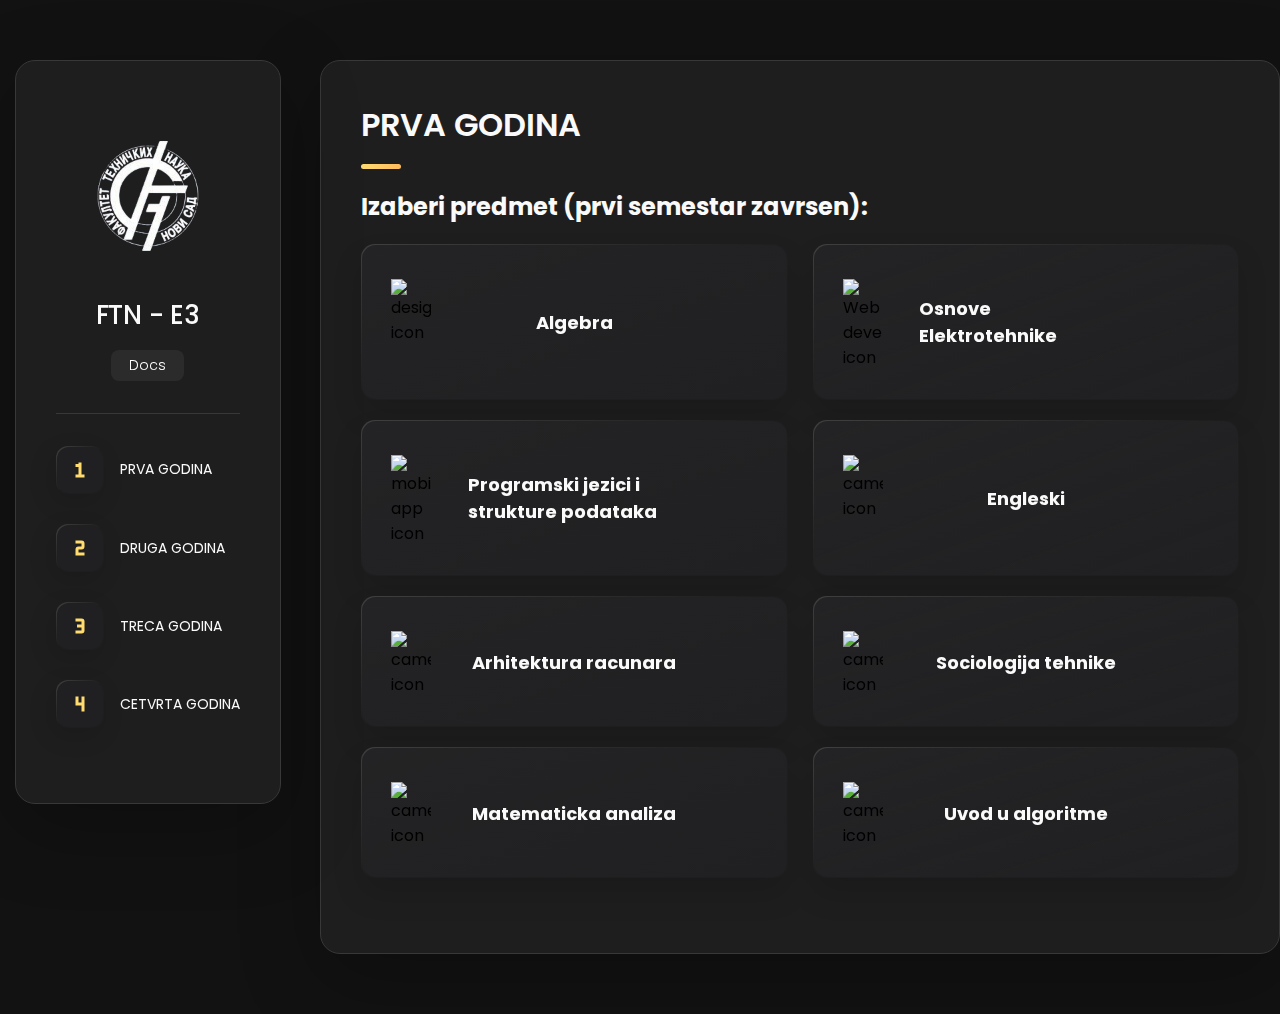
==== commit adcd0f13: "engleski" ====
--- a/assets/html/prva_godina/index.html
+++ b/assets/html/prva_godina/index.html
@@ -175,7 +175,7 @@
 
         <section class="service">
 
-          <h3 class="h3 service-title">Izaberi predmet (prvi semestar skoro zavrsen): </h3>
+          <h3 class="h3 service-title">Izaberi predmet (prvi semestar zavrsen): </h3>
 
           <ul class="service-list">
 
@@ -856,50 +856,6 @@
               <ion-icon name="book-outline"></ion-icon>
             </div>
 
-            <h3 class="h3">Skripte</h3>
-          </div>
-
-          <ol class="timeline-list">
-
-            <li class="timeline-item">
-
-              <h4 class="h4 timeline-item-title">Zadaci</h4>
-
-              <a href="#" target="_blank" rel="noopener noreferrer">
-                <span class="text-wrap">unesi link ovde</span>
-              </a>
-
-              <p class="timeline-text">
-                test
-              </p>
-
-            </li>
-
-            <li class="timeline-item">
-
-              <h4 class="h4 timeline-item-title">Teorija</h4>
-
-              <a href="#" target="_blank" rel="noopener noreferrer">
-                <span class="text-wrap">unesi link ovde</span>
-              </a>
-
-              <p class="timeline-text">
-                test
-              </p>
-
-            </li>
-
-          </ol>
-
-        </section>
-
-        <section class="timeline">
-
-          <div class="title-wrapper">
-            <div class="icon-box">
-              <ion-icon name="book-outline"></ion-icon>
-            </div>
-
             <h3 class="h3">Video Predavanja</h3>
           </div>
 
@@ -907,26 +863,13 @@
 
             <li class="timeline-item">
 
-              <h4 class="h4 timeline-item-title">Sa Predavanja</h4>
-
-              <a href="https://www.youtube.com/playlist?list=PLowrC7vBU9IpvhqMa6UTNdHihn8mfLi1g">https://www.youtube.com/playlist?list=PLowrC7vBU9IpvhqMa6UTNdHihn8mfLi1g</a>
-
-              <p class="timeline-text">
-                Engleski jezik za inžinjere 2020/21 
-              </p>
-
-            </li>
-
-            <li class="timeline-item">
-
-              <h4 class="h4 timeline-item-title">Korisni videi</h4>
-
-              <a href="#" target="_blank" rel="noopener noreferrer">
-                <span class="text-wrap">unesi link ovde</span>
-              </a>
-
-              <p class="timeline-text">
-                test 
+              <h4 class="h4 timeline-item-title">Engleski za inzinjere</h4>
+              <a href="https://www.youtube.com/playlist?list=PLowrC7vBU9IpvhqMa6UTNdHihn8mfLi1g" target="_blank" rel="noopener noreferrer">
+                <span class="text-wrap">https://www.youtube.com/playlist?list=PLowrC7vBU9IpvhqMa6UTNdHihn8mfLi1g</span>
+              </a>
+              
+              <p class="timeline-text">
+                2020/2021
               </p>
 
             </li>
@@ -951,56 +894,12 @@
 
               <h4 class="h4 timeline-item-title">Vezbe</h4>
 
-              <a href="#" target="_blank" rel="noopener noreferrer">
-                <span class="text-wrap">unesi link ovde</span>
-              </a>
-
-              <p class="timeline-text">
-                test 
-              </p>
-
-            </li>
-
-            <li class="timeline-item">
-
-              <h4 class="h4 timeline-item-title">Testovi</h4>
-
-              <a href="#" target="_blank" rel="noopener noreferrer">
-                <span class="text-wrap">unesi link ovde</span>
-              </a>
-
-              <p class="timeline-text">
-                test 
-              </p>
-
-            </li>
-
-          </ol>
-
-        </section>
-
-        <section class="timeline">
-
-          <div class="title-wrapper">
-            <div class="icon-box">
-              <ion-icon name="book-outline"></ion-icon>
-            </div>
-
-            <h3 class="h3">Dodatni Materijal</h3>
-          </div>
-
-          <ol class="timeline-list">
-
-            <li class="timeline-item">
-
-              <h4 class="h4 timeline-item-title">ovde uneti nesto dodatno</h4>
-
-              <a href="#" target="_blank" rel="noopener noreferrer">
-                <span class="text-wrap">unesi link ovde</span>
-              </a>
-
-              <p class="timeline-text">
-                test 
+              <a href="http://www.english-practice.at/" target="_blank" rel="noopener noreferrer">
+                <span class="text-wrap">http://www.english-practice.at/</span>
+              </a>
+
+              <p class="timeline-text">
+                2024/2025
               </p>
 
             </li>
